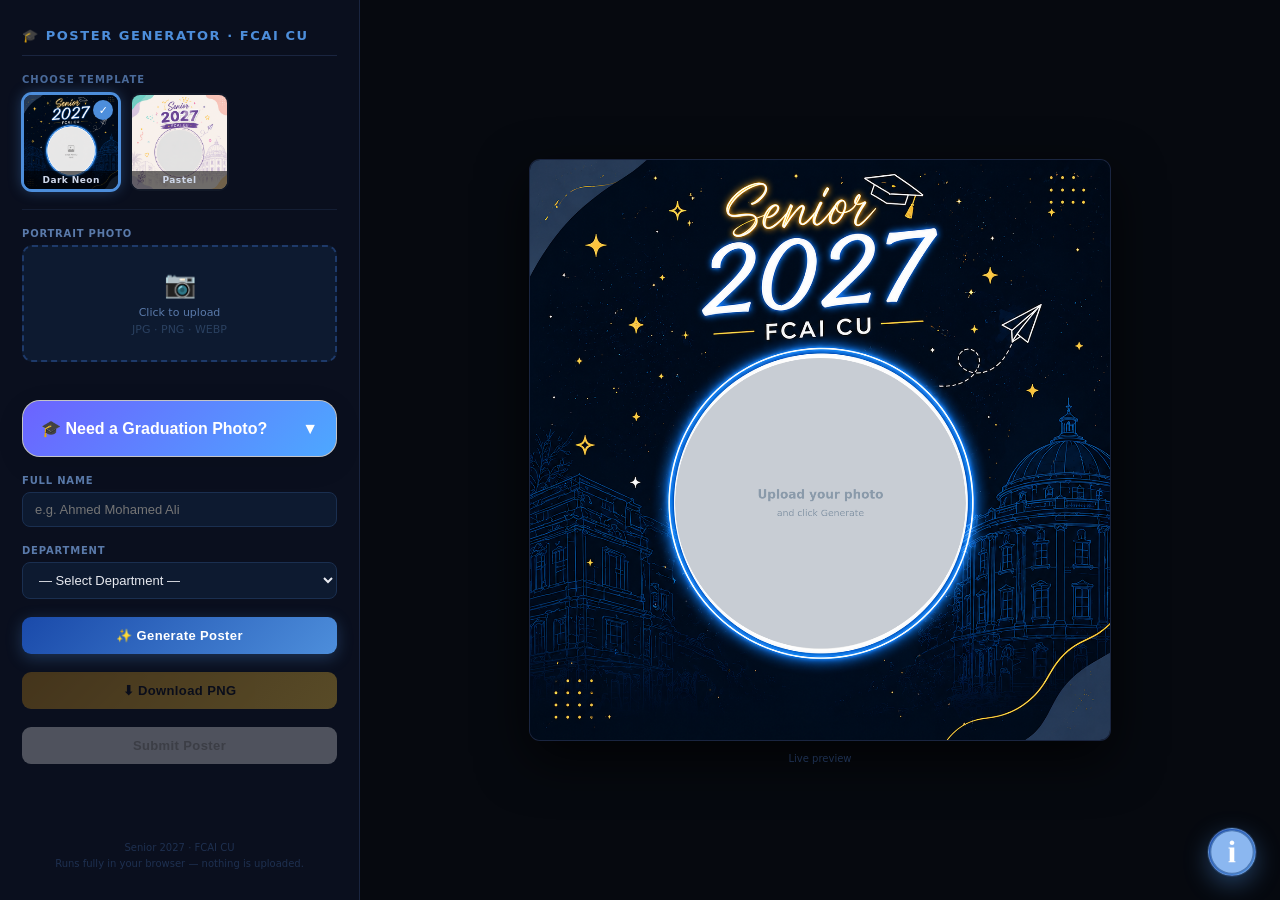
==== index.html @ 812d0037 "Add Icon" ====
<!DOCTYPE html>
<html lang="en">
<head>
<meta charset="UTF-8">
<meta name="viewport" content="width=device-width, initial-scale=1.0">
<title>Senior 2027 – FCAI CU Poster Generator</title>
<link href="styles/style.css" rel="stylesheet">
<link rel="shortcut icon" href="assets/icons/seniors.ico" type="image/x-icon">
</head>
<body>
<div class="app">

  <!-- Left Panel -->
  <aside class="panel">
    <div class="panel-title">🎓 Poster Generator · FCAI CU</div>

    <!-- Template selector -->
    <div>
      <div class="section-label">Choose Template</div>
      <div class="template-grid">
        <div class="tmpl-card active" data-tmpl="t1" onclick="selectTemplate('t1')">
          <img id="thumb-t1" src="" alt="Dark Neon">
          <span class="check">✓</span>
          <div class="tmpl-name">Dark Neon</div>
        </div>
        <div class="tmpl-card" data-tmpl="t3" onclick="selectTemplate('t3')">
          <img id="thumb-t3" src="" alt="Pastel">
          <span class="check">✓</span>
          <div class="tmpl-name">Pastel</div>
        </div>
      </div>
    </div>

    <hr>

    <!-- Photo Upload -->
    <div class="field-group">
      <label>Portrait Photo</label>
      <div class="upload-zone" onclick="document.getElementById('photoInput').click()">
        <input type="file" id="photoInput" accept="image/*">
        <div id="uploadContent">
          <span class="upload-icon">📷</span>
          <p>Click to upload<br><span style="color:#2a4060">JPG · PNG · WEBP</span></p>
        </div>
        <img id="photoThumb" class="photo-thumb" style="display:none" alt="Preview">
      </div>
    </div>

    <div class="graduation-help">
  <button class="help-header" onclick="togglePrompt()">
    <span>🎓 Need a Graduation Photo?</span>
    <span id="promptArrow">▼</span>
  </button>

  <div class="help-content" id="helpContent">
    <p>
      Want to turn your portrait into a professional graduation photo?
      Upload your image to ChatGPT Only and use this prompt (Not Gemini).
    </p>

    <div class="prompt-card">
      <pre id="promptText">Edit this photo and transform the person into a graduation portrait.

Requirements:
- Dress the person in a realistic graduation gown (robe) and graduation cap
- Keep the person’s face, hairstyle, facial features, and expression unchanged
- Make the outfit look natural and properly fitted to the body
- Add subtle realistic fabric folds and shadows
- Change the background to a pure clean white studio background
- Improve lighting to look soft and professional
- Enhance image quality and sharpness
- Maintain natural skin tone and realistic details
- Create a professional graduation photoshoot style portrait
- Square composition (1:1 aspect ratio), centered framing with balanced headroom and shoulders fully visible
- High resolution (at least 2048×2048), ultra-realistic
</pre>
    </div>

    <button class="copy-prompt-btn" onclick="copyPrompt()">
      📋 Copy Prompt
    </button>
  </div>
</div>

    <!-- Name -->
    <div class="field-group">
      <label>Full Name</label>
      <input type="text" id="nameInput" placeholder="e.g. Ahmed Mohamed Ali" maxlength="40">
    </div>

    <!-- Dept -->
    <div class="field-group">
      <label>Department</label>
      <select id="deptSelect">
        <option value="">— Select Department —</option>
        <option value="Computer Science">Computer Science</option>
        <option value="Artificial Intelligence">Artificial Intelligence</option>
        <option value="Information Systems">Information Systems</option>
        <option value="Information Technology">Information Technology</option>
        <option value="Decision Support">Decision Support</option>
      </select>
    </div>
    
    <button class="btn btn-primary" onclick="generatePoster()">✨ Generate Poster</button>
    <button class="btn btn-download" id="downloadBtn" disabled onclick="downloadPoster()">⬇ Download PNG</button>
<button class="btn" id="uploadBtn" onclick="submitPoster()" disabled>
    Submit Poster
</button>
    <div class="spacer"></div>
    <p class="footer-note">Senior 2027 · FCAI CU<br>Runs fully in your browser — nothing is uploaded.</p>
  </aside>

  <!-- Preview -->
  <main class="preview-area">
    <div class="poster-wrap">
      <canvas id="posterCanvas"></canvas>
      <span class="preview-hint">Live preview</span>
    </div>
  </main>

</div>

  <!-- Floating Info Button -->
  <button class="floating-info-btn" onclick="openInfoDrawer()" title="View Steps Instructions"><svg xmlns="http://www.w3.org/2000/svg" x="0px" y="0px" width="100" height="100" viewBox="0 0 40 40">
<path fill="#8bb7f0" d="M20,38.5C9.8,38.5,1.5,30.2,1.5,20S9.8,1.5,20,1.5S38.5,9.8,38.5,20S30.2,38.5,20,38.5z"></path><path fill="none" stroke="#4e7ab5" stroke-miterlimit="10" d="M20,38.5C9.8,38.5,1.5,30.2,1.5,20S9.8,1.5,20,1.5S38.5,9.8,38.5,20S30.2,38.5,20,38.5z"></path><path fill="#fff" d="M20,10c-1.1,0-2,0.9-2,2s0.9,2,2,2s2-0.9,2-2S21.1,10,20,10z"></path><path fill="#fff" d="M22,28V16h-5v1h1v11h-1v1h6v-1H22z"></path>
</svg></button>

  <!-- Step-by-Step Info Side Panel -->
  <div id="sidePanel" class="side-panel-overlay" onclick="closeInfoDrawerOnOverlay(event)">
    <div class="side-drawer">
      <button class="modal-close" onclick="closeInfoDrawer()">&times;</button>
      <h3 class="modal-title">✨ Poster Creation Steps</h3>
      
      <div class="steps-timeline">
        <div class="step-item">
          <div class="step-number">1</div>
          <div class="step-content">
            <h4 class="step-title">Get a Graduation Photo</h4>
            <p>If you don't have a professional graduation photo, copy the prompt below and use it with your portrait in ChatGPT to generate a realistic graduation photo with a white background:</p>
            <div class="drawer-prompt-card">
              <pre id="drawerPromptText">Edit this photo and transform the person into a graduation portrait.

Requirements:
- Dress the person in a realistic graduation gown (robe) and graduation cap
- Keep the person’s face, hairstyle, facial features, and expression unchanged
- Make the outfit look natural and properly fitted to the body
- Add subtle realistic fabric folds and shadows
- Change the background to a pure clean white studio background
- Improve lighting to look soft and professional
- Enhance image quality and sharpness
- Maintain natural skin tone and realistic details
- Create a professional graduation photoshoot style portrait
- Square composition (1:1 aspect ratio), centered framing with balanced headroom and shoulders fully visible
- High resolution (at least 2048×2048), ultra-realistic</pre>
            </div>
            <button class="drawer-copy-btn" onclick="copyDrawerPrompt()">📋 Copy Prompt</button>
          </div>
        </div>
        
        <div class="step-item">
          <div class="step-number">2</div>
          <div class="step-content">
            <h4 class="step-title">Select a Template</h4>
            <p>Choose your preferred design style from the template options (e.g., "Dark Neon" or "Pastel").</p>
          </div>
        </div>
        
        <div class="step-item">
          <div class="step-number">3</div>
          <div class="step-content">
            <h4 class="step-title">Upload & Enter Details</h4>
            <p>Upload your graduation photo, type your full name (up to 40 characters), and select your department.</p>
          </div>
        </div>
        
        <div class="step-item">
          <div class="step-number">4</div>
          <div class="step-content">
            <h4 class="step-title">Generate Poster</h4>
            <p>Click <b>"✨ Generate Poster"</b> to merge your photo, name, and department into the template canvas and see a live preview.</p>
          </div>
        </div>
        
        <div class="step-item">
          <div class="step-number">5</div>
          <div class="step-content">
            <h4 class="step-title">Save & Download</h4>
            <p>Click <b>"⬇ Download PNG"</b> to save the high-res poster locally, or click <b>"Submit Poster"</b> to upload and save it online.</p>
          </div>
        </div>
      </div>
    </div>
  </div>

  <!-- Toast Notification Container -->
  <div id="toastContainer" class="toast-container"></div>

<script src="scripts/main.js">
</script>
</body>
</html>
---- styles/style.css ----
* { margin: 0; padding: 0; box-sizing: border-box; }
  body {
    background: #0d0d14;
    color: #e8eaf0;
    font-family: 'Segoe UI', system-ui, sans-serif;
    min-height: 100vh;
    display: flex;
    align-items: stretch;
  }
  .app {
    display: grid;
    grid-template-columns: 360px 1fr;
    width: 100%;
    min-height: 100vh;
  }

  /* ── Left Panel ── */
  .panel {
    background: #0a0f1e;
    border-right: 1px solid #1a2540;
    padding: 28px 22px;
    display: flex;
    flex-direction: column;
    gap: 18px;
    overflow-y: auto;
  }
  .panel-title {
    font-size: 13px; font-weight: 700; letter-spacing: 0.12em;
    text-transform: uppercase; color: #4d8edb;
    padding-bottom: 12px; border-bottom: 1px solid #1a2540;
  }
  .section-label {
    font-size: 10px; font-weight: 700; letter-spacing: 0.1em;
    text-transform: uppercase; color: #4a6a9a; margin-bottom: 8px;
  }

  /* Template Picker */
  .template-grid {
    display: grid;
    grid-template-columns: repeat(3, 1fr);
    gap: 10px;
  }
  .tmpl-card {
    position: relative;
    border-radius: 10px;
    overflow: hidden;
    cursor: pointer;
    border: 2px solid transparent;
    transition: border-color 0.2s, transform 0.15s;
    aspect-ratio: 1;
    background: #111827;
  }
  .tmpl-card:hover { transform: scale(1.03); }
  .tmpl-card.active { border-color: #4d8edb; box-shadow: 0 0 0 1px #4d8edb, 0 0 14px rgba(77,142,219,0.4); }
  .tmpl-card img { width: 100%; height: 100%; object-fit: cover; display: block; }
  .tmpl-card .check {
    position: absolute; top: 5px; right: 5px;
    width: 20px; height: 20px; border-radius: 50%;
    background: #4d8edb; display: none;
    align-items: center; justify-content: center;
    font-size: 11px; font-weight: bold; color: #fff;
  }
  .tmpl-card.active .check { display: flex; }
  .tmpl-name {
    position: absolute; bottom: 0; left: 0; right: 0;
    padding: 4px 6px; font-size: 9px; font-weight: 600;
    text-align: center; letter-spacing: 0.05em;
    background: rgba(0,0,0,0.55); color: #cdd6e8;
  }

  /* Fields */
  .field-group { display: flex; flex-direction: column; gap: 6px; }
  .field-group label {
    font-size: 10px; font-weight: 700; letter-spacing: 0.08em;
    text-transform: uppercase; color: #5a7aaa;
  }
  .upload-zone {
    border: 2px dashed #1e3a6a; border-radius: 10px; padding: 22px 14px;
    text-align: center; cursor: pointer; transition: all 0.2s;
    background: #0d1a30;
  }
  .upload-zone:hover { border-color: #4d8edb; background: #0f2040; }
  .upload-zone input { display: none; }
  .upload-icon { font-size: 26px; display: block; margin-bottom: 6px; }
  .upload-zone p { font-size: 11px; color: #5a7aaa; line-height: 1.5; }
  .photo-thumb {
    width: 68px; height: 68px; border-radius: 50%;
    object-fit: cover; border: 2px solid #4d8edb;
    margin: 0 auto 6px; display: block;
  }
  input[type="text"], select {
    background: #0d1a30; border: 1px solid #1a2f50;
    border-radius: 8px; padding: 9px 12px;
    color: #e8eaf0; font-size: 13px; width: 100%;
    outline: none; transition: border-color 0.2s;
  }
  input[type="text"]:focus, select:focus {
    border-color: #4d8edb;
    box-shadow: 0 0 0 3px rgba(77,142,219,0.1);
  }
  select option { background: #0a0f1e; }
  .hint { font-size: 10px; color: #3a5a80; margin-top: -3px; }
  .btn {
    padding: 11px 18px; border-radius: 9px; border: none;
    font-size: 13px; font-weight: 600; cursor: pointer;
    transition: all 0.2s; width: 100%; letter-spacing: 0.03em;
  }
  .btn-primary {
    background: linear-gradient(135deg, #1a4aaa, #4d8edb);
    color: #fff; box-shadow: 0 4px 16px rgba(77,142,219,0.3);
  }
  .btn-primary:hover { transform: translateY(-1px); box-shadow: 0 6px 20px rgba(77,142,219,0.42); }
  .btn-download {
    background: linear-gradient(135deg, #b07a18, #eaba38);
    color: #0a0a14; box-shadow: 0 4px 16px rgba(234,186,56,0.22);
  }
  .btn-download:hover { transform: translateY(-1px); }
  .btn-download:disabled { opacity: 0.35; cursor: not-allowed; transform: none; box-shadow: none; }
  .spacer { flex: 1; }
  .footer-note { font-size: 10px; color: #1e3050; text-align: center; line-height: 1.6; }
  hr { border: none; border-top: 1px solid #141e34; }

  /* ── Preview ── */
  .preview-area {
    background: #06090f;
    display: flex; align-items: center; justify-content: center;
    padding: 28px; overflow: auto;
  }
  .poster-wrap {
    position: relative;
    width: min(580px, calc(100vw - 360px - 56px));
  }
  canvas {
    width: 100%; height: auto; border-radius: 10px;
    box-shadow: 0 0 0 1px #1a2540, 0 18px 52px rgba(0,0,0,0.75);
    display: block;
  }
  .preview-hint {
    position: absolute; bottom: -24px; left: 50%;
    transform: translateX(-50%); font-size: 10px;
    color: #1e3050; white-space: nowrap;
  }

  .graduation-help {
  margin-top: 20px;
  border-radius: 18px;
  overflow: hidden;
  backdrop-filter: blur(16px);
  background: rgba(255,255,255,0.65);
  border: 1px solid rgba(255,255,255,0.3);
  box-shadow: 0 8px 30px rgba(0,0,0,0.08);
}

.help-header {
  width: 100%;
  border: none;
  padding: 18px;
  cursor: pointer;
  display: flex;
  justify-content: space-between;
  align-items: center;
  font-size: 16px;
  font-weight: 700;
  background: linear-gradient(135deg,#6c63ff,#4da8ff);
  color: white;
}

.help-content {
  max-height: 0;
  overflow: hidden;
  transition: all 0.4s ease;
  padding: 0 18px;
}

.help-content.open {
  max-height: 600px;
  padding: 18px;
}

.help-content p {
  color: #2c3e50;
  line-height: 1.6;
}

.prompt-card {
  margin-top: 15px;
  background: #f7f9fc;
  border-radius: 14px;
  padding: 15px;
  max-height: 250px;
  overflow-y: auto;
  border: 1px solid #dfe8f3;
}

.prompt-card pre {
  margin: 0;
  white-space: pre-wrap;
  font-size: 13px;
  line-height: 1.6;
  color: #233;
}

.copy-prompt-btn {
  margin-top: 16px;
  width: 100%;
  padding: 14px;
  border: none;
  border-radius: 12px;
  cursor: pointer;
  font-weight: bold;
  background: linear-gradient(135deg,#6c63ff,#4da8ff);
  color: white;
  transition: 0.25s;
}

.copy-prompt-btn:hover {
  transform: translateY(-2px);
  box-shadow: 0 6px 18px rgba(108,99,255,0.3);
}

  @media (max-width: 860px) {
    .app { grid-template-columns: 1fr; }
    .panel { border-right: none; border-bottom: 1px solid #1a2540; }
    .preview-area { padding: 18px; }
    .poster-wrap { width: min(480px, calc(100vw - 36px)); }
  }

  /* ── Info Button & Modal & Toast CSS ── */
  /* Floating Info Button */
  .floating-info-btn {
    position: fixed;
    bottom: 24px;
    right: 24px;
    z-index: 1001;
    background: linear-gradient(135deg, #1a4aaa, #4d8edb);
    border: 1px solid rgba(255, 255, 255, 0.2);
    color: #fff;
    width: 48px;
    height: 48px;
    border-radius: 50%;
    display: flex;
    align-items: center;
    justify-content: center;
    font-size: 20px;
    cursor: pointer;
    box-shadow: 0 8px 24px rgba(77, 142, 219, 0.4), 0 0 0 1px rgba(77, 142, 219, 0.2);
    transition: all 0.3s cubic-bezier(0.175, 0.885, 0.32, 1.275);
    outline: none;
  }
  .floating-info-btn:hover {
    transform: scale(1.1) rotate(10deg);
    box-shadow: 0 12px 30px rgba(77, 142, 219, 0.6), 0 0 15px rgba(77, 142, 219, 0.4);
  }
  .floating-info-btn:active {
    transform: scale(0.95);
  }

  /* Side Drawer Panel */
  .side-panel-overlay {
    position: fixed;
    top: 0; left: 0; right: 0; bottom: 0;
    background: rgba(8, 10, 18, 0.6);
    backdrop-filter: blur(8px);
    z-index: 1500;
    opacity: 0;
    pointer-events: none;
    transition: opacity 0.3s ease;
  }
  .side-panel-overlay.open {
    opacity: 1;
    pointer-events: auto;
  }
  .side-drawer {
    position: fixed;
    top: 0;
    right: 0;
    height: 100vh;
    width: min(440px, 92vw);
    background: radial-gradient(circle at top left, #12192a, #0b0f19);
    border-left: 1px solid rgba(77, 142, 219, 0.2);
    box-shadow: -10px 0 40px rgba(0, 0, 0, 0.6);
    z-index: 1501;
    transform: translateX(100%);
    transition: transform 0.35s cubic-bezier(0.16, 1, 0.3, 1);
    display: flex;
    flex-direction: column;
    padding: 30px;
  }
  .side-panel-overlay.open .side-drawer {
    transform: translateX(0);
  }
  .modal-close {
    position: absolute;
    top: 18px;
    right: 18px;
    background: none;
    border: none;
    color: #5a7aaa;
    font-size: 26px;
    cursor: pointer;
    line-height: 1;
    width: 32px;
    height: 32px;
    display: flex;
    align-items: center;
    justify-content: center;
    border-radius: 50%;
    transition: all 0.2s;
  }
  .modal-close:hover {
    color: #e8eaf0;
    background: rgba(255, 255, 255, 0.08);
  }
  .modal-title {
    font-size: 20px;
    font-weight: 700;
    color: #e8eaf0;
    margin-top: 10px;
    margin-bottom: 24px;
    letter-spacing: 0.03em;
    background: linear-gradient(90deg, #4d8edb, #93c5fd);
    -webkit-background-clip: text;
    -webkit-text-fill-color: transparent;
  }

  /* Inner Prompt Card & Copy Button */
  .drawer-prompt-card {
    margin-top: 10px;
    background: #090d16;
    border: 1px solid rgba(77, 142, 219, 0.15);
    border-radius: 8px;
    padding: 12px;
    max-height: 140px;
    overflow-y: auto;
  }
  .drawer-prompt-card pre {
    margin: 0;
    white-space: pre-wrap;
    font-family: monospace;
    font-size: 11px;
    line-height: 1.4;
    color: #a3b3cc;
  }
  .drawer-prompt-card::-webkit-scrollbar {
    width: 4px;
  }
  .drawer-prompt-card::-webkit-scrollbar-thumb {
    background: #1a2f50;
    border-radius: 2px;
  }
  .drawer-copy-btn {
    margin-top: 10px;
    background: linear-gradient(135deg, #1a4aaa, #4d8edb);
    color: #fff;
    border: none;
    border-radius: 6px;
    padding: 8px 14px;
    font-size: 11px;
    font-weight: 600;
    cursor: pointer;
    transition: all 0.2s;
    width: fit-content;
  }
  .drawer-copy-btn:hover {
    box-shadow: 0 4px 12px rgba(77, 142, 219, 0.3);
    transform: translateY(-1px);
  }

  /* Steps Timeline */
  .steps-timeline {
    display: flex;
    flex-direction: column;
    gap: 20px;
    flex-grow: 1;
    overflow-y: auto;
    padding-right: 6px;
  }
  .steps-timeline::-webkit-scrollbar {
    width: 6px;
  }
  .steps-timeline::-webkit-scrollbar-thumb {
    background: #1a2f50;
    border-radius: 3px;
  }
  .step-item {
    display: flex;
    gap: 16px;
    align-items: flex-start;
  }
  .step-number {
    background: linear-gradient(135deg, #1a4aaa, #4d8edb);
    color: #fff;
    width: 28px;
    height: 28px;
    border-radius: 50%;
    display: flex;
    align-items: center;
    justify-content: center;
    font-size: 13px;
    font-weight: 700;
    flex-shrink: 0;
    box-shadow: 0 4px 10px rgba(77, 142, 219, 0.3);
  }
  .step-content {
    display: flex;
    flex-direction: column;
    gap: 4px;
  }
  .step-title {
    font-size: 14px;
    font-weight: 600;
    color: #93c5fd;
  }
  .step-content p {
    font-size: 12px;
    color: #a3b3cc;
    line-height: 1.5;
  }

  /* Toast Notification */
  .toast-container {
    position: fixed;
    top: 24px;
    right: 24px;
    z-index: 2000;
    display: flex;
    flex-direction: column;
    gap: 12px;
    pointer-events: none;
  }
  .toast {
    background: rgba(10, 15, 30, 0.95);
    border: 1px solid rgba(16, 185, 129, 0.3);
    border-left: 4px solid #10b981;
    border-radius: 12px;
    box-shadow: 0 20px 40px rgba(0, 0, 0, 0.5), 0 0 15px rgba(16, 185, 129, 0.1);
    padding: 16px 20px;
    color: #e2e8f0;
    font-size: 13px;
    font-weight: 500;
    min-width: 320px;
    max-width: 420px;
    display: flex;
    align-items: center;
    gap: 14px;
    transform: translateX(120%);
    transition: transform 0.35s cubic-bezier(0.175, 0.885, 0.32, 1.275), opacity 0.35s ease;
    opacity: 0;
    pointer-events: auto;
    position: relative;
    overflow: hidden;
  }
  .toast.show {
    transform: translateX(0);
    opacity: 1;
  }
  .toast.error {
    border-color: rgba(239, 68, 68, 0.3);
    border-left-color: #ef4444;
  }
  .toast-icon {
    width: 22px;
    height: 22px;
    border-radius: 50%;
    background: rgba(16, 185, 129, 0.15);
    color: #10b981;
    display: flex;
    align-items: center;
    justify-content: center;
    font-size: 12px;
    font-weight: bold;
    flex-shrink: 0;
  }
  .toast.error .toast-icon {
    background: rgba(239, 68, 68, 0.15);
    color: #ef4444;
  }
  .toast-content {
    flex-grow: 1;
    line-height: 1.4;
  }
  .toast-progress {
    position: absolute;
    bottom: 0;
    left: 0;
    height: 3px;
    background: #10b981;
    width: 100%;
    animation: toast-timer 4s linear forwards;
    transform-origin: left;
  }
  .toast.error .toast-progress {
    background: #ef4444;
  }

  @keyframes toast-timer {
    to {
      transform: scaleX(0);
    }
  }

  /* Error validation states on fields */
  .upload-zone.error, input[type="text"].error, select.error {
    border-color: #ef4444 !important;
    box-shadow: 0 0 0 3px rgba(239, 68, 68, 0.25) !important;
    animation: shake-field 0.4s ease-in-out;
  }

  @keyframes shake-field {
    0%, 100% { transform: translateX(0); }
    20%, 60% { transform: translateX(-6px); }
    40%, 80% { transform: translateX(6px); }
  }
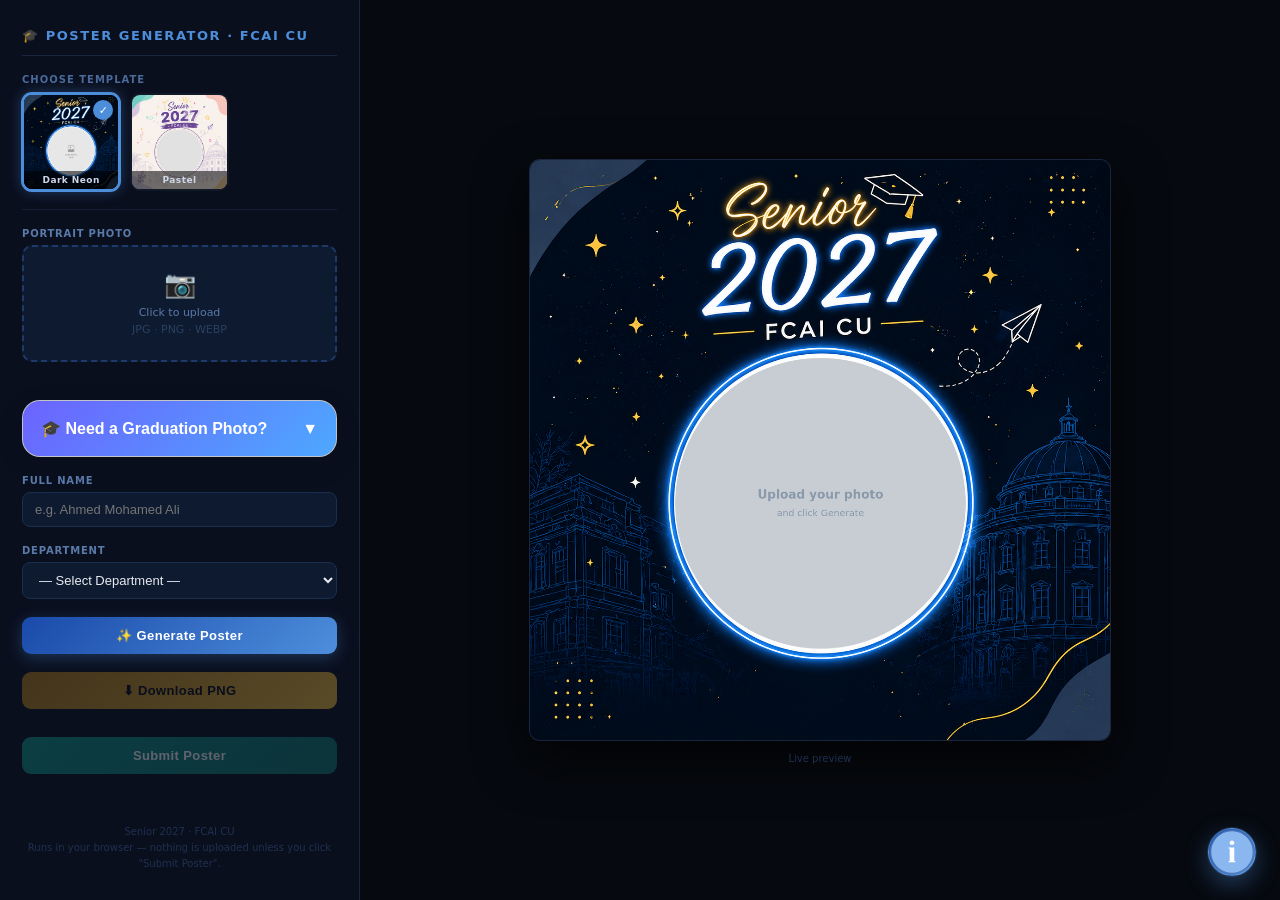
==== commit ea21188f: "Modify Icon , Add Google Drive toggle when save" ====
--- a/index.html
+++ b/index.html
@@ -106,8 +106,11 @@
 <button class="btn" id="uploadBtn" onclick="submitPoster()" disabled>
     Submit Poster
 </button>
+    <div id="driveLinkContainer" class="drive-link-container" style="display: none;">
+        <a id="driveLink" href="#" target="_blank">🌐 View Submitted Poster on Drive ↗</a>
+    </div>
     <div class="spacer"></div>
-    <p class="footer-note">Senior 2027 · FCAI CU<br>Runs fully in your browser — nothing is uploaded.</p>
+    <p class="footer-note">Senior 2027 · FCAI CU<br>Runs in your browser — nothing is uploaded unless you click "Submit Poster".</p>
   </aside>
 
   <!-- Preview -->
@@ -185,7 +188,15 @@
           <div class="step-number">5</div>
           <div class="step-content">
             <h4 class="step-title">Save & Download</h4>
-            <p>Click <b>"⬇ Download PNG"</b> to save the high-res poster locally, or click <b>"Submit Poster"</b> to upload and save it online.</p>
+            <p>Click <b>"⬇ Download PNG"</b> to save the high-res poster locally on your device.</p>
+          </div>
+        </div>
+        
+        <div class="step-item">
+          <div class="step-number">6</div>
+          <div class="step-content">
+            <h4 class="step-title">Submit Poster (Essential!)</h4>
+            <p>Click <b>"Submit Poster"</b> to upload and save your poster online. <b>This step is essential</b> to make sure your poster is registered in the graduation database/list.</p>
           </div>
         </div>
       </div>
--- a/styles/style.css
+++ b/styles/style.css
@@ -510,4 +510,74 @@
     0%, 100% { transform: translateX(0); }
     20%, 60% { transform: translateX(-6px); }
     40%, 80% { transform: translateX(6px); }
+  }
+
+  /* Submit Poster button custom styling */
+  #uploadBtn {
+    background: linear-gradient(135deg, #0d9488, #0f766e);
+    color: #fff;
+    box-shadow: 0 4px 16px rgba(13, 148, 136, 0.25);
+    margin-top: 10px;
+  }
+  #uploadBtn:hover:not(:disabled) {
+    transform: translateY(-1px);
+    box-shadow: 0 6px 20px rgba(13, 148, 136, 0.38);
+  }
+  #uploadBtn:disabled {
+    opacity: 0.35;
+    cursor: not-allowed;
+    transform: none;
+    box-shadow: none;
+  }
+  #uploadBtn.success-state {
+    background: linear-gradient(135deg, #059669, #047857) !important;
+    box-shadow: 0 4px 16px rgba(5, 150, 105, 0.3) !important;
+  }
+
+  /* Spinner for loading state */
+  .spinner {
+    display: inline-block;
+    width: 14px;
+    height: 14px;
+    border: 2px solid rgba(255, 255, 255, 0.3);
+    border-radius: 50%;
+    border-top-color: #fff;
+    animation: spin 0.8s linear infinite;
+    margin-right: 8px;
+    vertical-align: middle;
+  }
+
+  @keyframes spin {
+    to { transform: rotate(360deg); }
+  }
+
+  /* Drive Link Container styling */
+  .drive-link-container {
+    margin-top: 12px;
+    padding: 10px 14px;
+    background: rgba(13, 148, 136, 0.1);
+    border: 1px dashed rgba(13, 148, 136, 0.35);
+    border-radius: 8px;
+    text-align: center;
+    animation: fadeIn 0.3s ease-in-out;
+  }
+  .drive-link-container a {
+    color: #14b8a6;
+    font-size: 12px;
+    font-weight: 600;
+    text-decoration: none;
+    display: inline-flex;
+    align-items: center;
+    justify-content: center;
+    gap: 6px;
+    transition: all 0.2s;
+  }
+  .drive-link-container a:hover {
+    color: #2dd4bf;
+    text-shadow: 0 0 8px rgba(45, 212, 191, 0.3);
+  }
+
+  @keyframes fadeIn {
+    from { opacity: 0; transform: translateY(-5px); }
+    to { opacity: 1; transform: translateY(0); }
   }
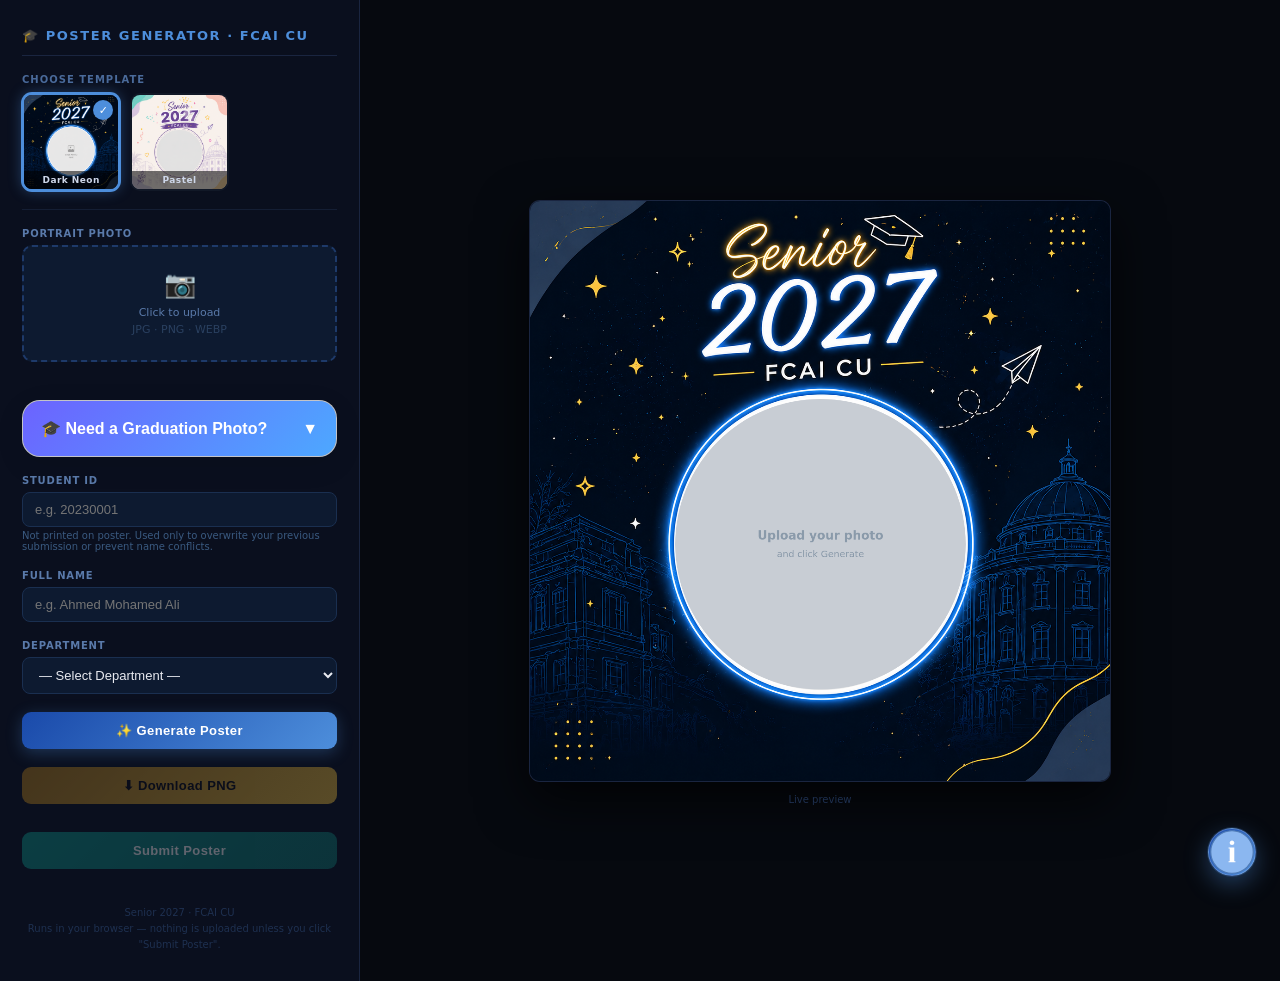
==== commit 69096a2d: "Make Website compatable with name duplication" ====
--- a/index.html
+++ b/index.html
@@ -81,6 +81,13 @@
     </button>
   </div>
 </div>
+
+    <!-- Student ID -->
+    <div class="field-group">
+      <label>Student ID</label>
+      <input type="text" id="idInput" placeholder="e.g. 20230001" maxlength="15">
+      <span class="hint">Not printed on poster. Used only to overwrite your previous submission or prevent name conflicts.</span>
+    </div>
 
     <!-- Name -->
     <div class="field-group">
@@ -172,7 +179,7 @@
           <div class="step-number">3</div>
           <div class="step-content">
             <h4 class="step-title">Upload & Enter Details</h4>
-            <p>Upload your graduation photo, type your full name (up to 40 characters), and select your department.</p>
+            <p>Upload your graduation photo, type your Student ID, full name (up to 40 characters), and select your department.</p>
           </div>
         </div>
         
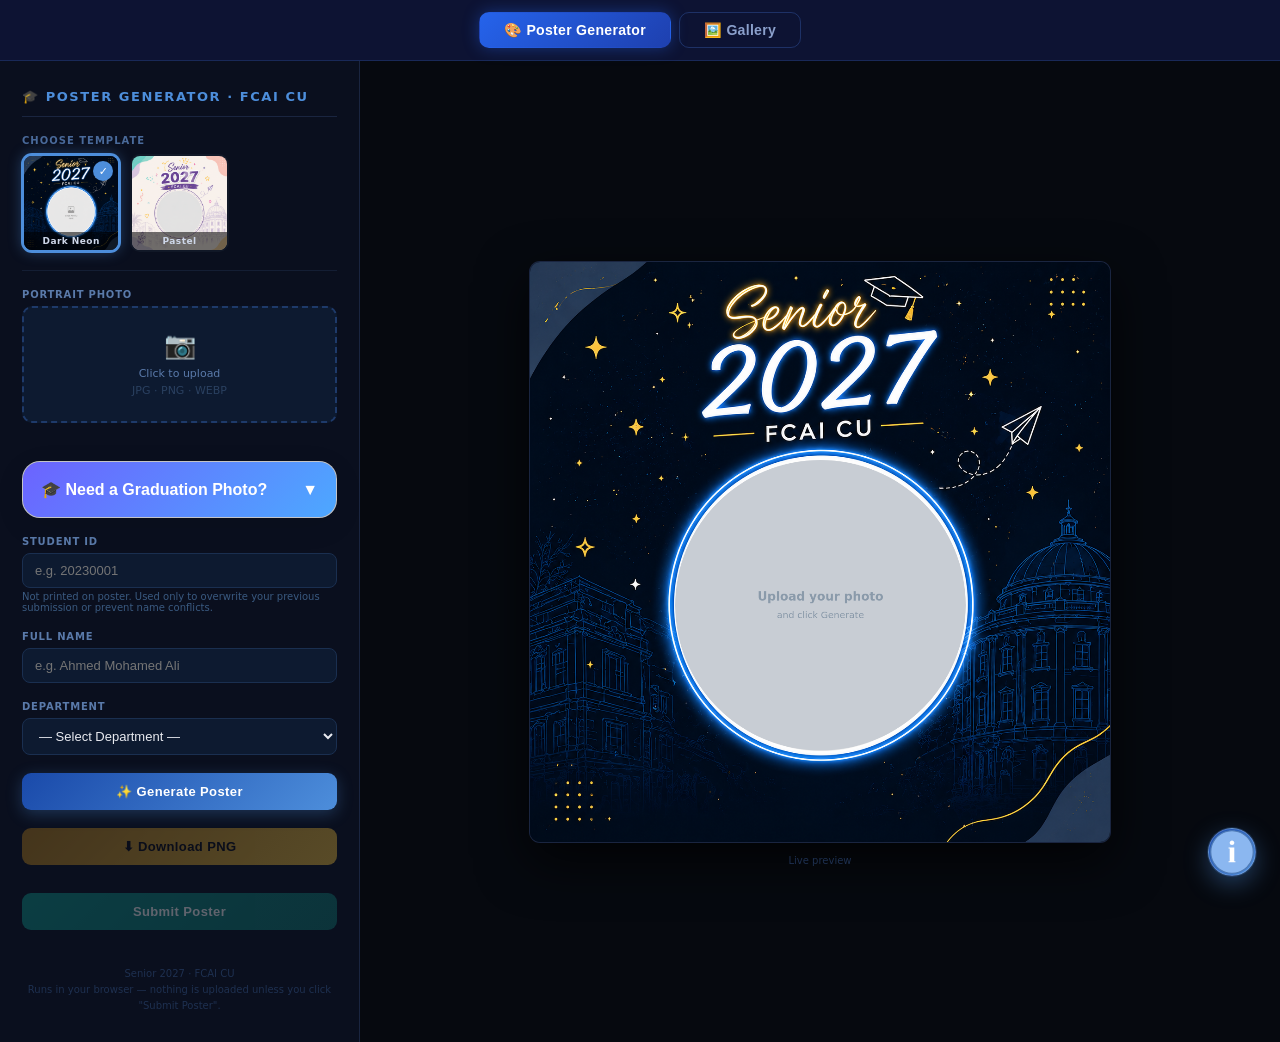
==== commit a7f424cf: "Enhance gallery functionality and UI: add gallery.js, implement tab switching, and improve styles fo" ====
--- a/index.html
+++ b/index.html
@@ -8,9 +8,16 @@
 <link rel="shortcut icon" href="assets/icons/seniors.ico" type="image/x-icon">
 </head>
 <body>
-<div class="app">
-
-  <!-- Left Panel -->
+
+<!-- ═══ TOP TABS ═══ -->
+<div class="top-tabs">
+  <button class="top-tab active" data-tab="generator" onclick="switchTab('generator')">🎨 Poster Generator</button>
+  <button class="top-tab"        data-tab="gallery"   onclick="switchTab('gallery')">🖼️ Gallery</button>
+</div>
+
+<!-- ═══ GENERATOR TAB ═══ -->
+<div class="app tab-panel" id="tab-generator">
+
   <aside class="panel">
     <div class="panel-title">🎓 Poster Generator · FCAI CU</div>
 
@@ -47,23 +54,19 @@
     </div>
 
     <div class="graduation-help">
-  <button class="help-header" onclick="togglePrompt()">
-    <span>🎓 Need a Graduation Photo?</span>
-    <span id="promptArrow">▼</span>
-  </button>
-
-  <div class="help-content" id="helpContent">
-    <p>
-      Want to turn your portrait into a professional graduation photo?
-      Upload your image to ChatGPT Only and use this prompt (Not Gemini).
-    </p>
-
-    <div class="prompt-card">
-      <pre id="promptText">Edit this photo and transform the person into a graduation portrait.
+      <button class="help-header" onclick="togglePrompt()">
+        <span>🎓 Need a Graduation Photo?</span>
+        <span id="promptArrow">▼</span>
+      </button>
+      <div class="help-content" id="helpContent">
+        <p>Want to turn your portrait into a professional graduation photo?
+           Upload your image to ChatGPT Only and use this prompt (Not Gemini).</p>
+        <div class="prompt-card">
+          <pre id="promptText">Edit this photo and transform the person into a graduation portrait.
 
 Requirements:
 - Dress the person in a realistic graduation gown (robe) and graduation cap
-- Keep the person’s face, hairstyle, facial features, and expression unchanged
+- Keep the person's face, hairstyle, facial features, and expression unchanged
 - Make the outfit look natural and properly fitted to the body
 - Add subtle realistic fabric folds and shadows
 - Change the background to a pure clean white studio background
@@ -74,13 +77,10 @@
 - Square composition (1:1 aspect ratio), centered framing with balanced headroom and shoulders fully visible
 - High resolution (at least 2048×2048), ultra-realistic
 </pre>
-    </div>
-
-    <button class="copy-prompt-btn" onclick="copyPrompt()">
-      📋 Copy Prompt
-    </button>
-  </div>
-</div>
+        </div>
+        <button class="copy-prompt-btn" onclick="copyPrompt()">📋 Copy Prompt</button>
+      </div>
+    </div>
 
     <!-- Student ID -->
     <div class="field-group">
@@ -107,20 +107,18 @@
         <option value="Decision Support">Decision Support</option>
       </select>
     </div>
-    
+
     <button class="btn btn-primary" onclick="generatePoster()">✨ Generate Poster</button>
     <button class="btn btn-download" id="downloadBtn" disabled onclick="downloadPoster()">⬇ Download PNG</button>
-<button class="btn" id="uploadBtn" onclick="submitPoster()" disabled>
-    Submit Poster
-</button>
-    <div id="driveLinkContainer" class="drive-link-container" style="display: none;">
-        <a id="driveLink" href="#" target="_blank">🌐 View Submitted Poster on Drive ↗</a>
+    <button class="btn" id="uploadBtn" onclick="submitPoster()" disabled>Submit Poster</button>
+
+    <div id="driveLinkContainer" class="drive-link-container" style="display:none;">
+      <a id="driveLink" href="#" target="_blank">🌐 View Submitted Poster on Drive ↗</a>
     </div>
     <div class="spacer"></div>
     <p class="footer-note">Senior 2027 · FCAI CU<br>Runs in your browser — nothing is uploaded unless you click "Submit Poster".</p>
   </aside>
 
-  <!-- Preview -->
   <main class="preview-area">
     <div class="poster-wrap">
       <canvas id="posterCanvas"></canvas>
@@ -128,31 +126,61 @@
     </div>
   </main>
 
-</div>
-
-  <!-- Floating Info Button -->
-  <button class="floating-info-btn" onclick="openInfoDrawer()" title="View Steps Instructions"><svg xmlns="http://www.w3.org/2000/svg" x="0px" y="0px" width="100" height="100" viewBox="0 0 40 40">
-<path fill="#8bb7f0" d="M20,38.5C9.8,38.5,1.5,30.2,1.5,20S9.8,1.5,20,1.5S38.5,9.8,38.5,20S30.2,38.5,20,38.5z"></path><path fill="none" stroke="#4e7ab5" stroke-miterlimit="10" d="M20,38.5C9.8,38.5,1.5,30.2,1.5,20S9.8,1.5,20,1.5S38.5,9.8,38.5,20S30.2,38.5,20,38.5z"></path><path fill="#fff" d="M20,10c-1.1,0-2,0.9-2,2s0.9,2,2,2s2-0.9,2-2S21.1,10,20,10z"></path><path fill="#fff" d="M22,28V16h-5v1h1v11h-1v1h6v-1H22z"></path>
-</svg></button>
-
-  <!-- Step-by-Step Info Side Panel -->
-  <div id="sidePanel" class="side-panel-overlay" onclick="closeInfoDrawerOnOverlay(event)">
-    <div class="side-drawer">
-      <button class="modal-close" onclick="closeInfoDrawer()">&times;</button>
-      <h3 class="modal-title">✨ Poster Creation Steps</h3>
-      
-      <div class="steps-timeline">
-        <div class="step-item">
-          <div class="step-number">1</div>
-          <div class="step-content">
-            <h4 class="step-title">Get a Graduation Photo</h4>
-            <p>If you don't have a professional graduation photo, copy the prompt below and use it with your portrait in ChatGPT to generate a realistic graduation photo with a white background:</p>
-            <div class="drawer-prompt-card">
-              <pre id="drawerPromptText">Edit this photo and transform the person into a graduation portrait.
+</div><!-- /tab-generator -->
+
+<!-- ═══ GALLERY TAB ═══ -->
+<div class="tab-panel gallery-page" id="tab-gallery" style="display:none;">
+
+  <div class="gallery-header">
+    <h2>🖼️ Senior 2027 Gallery</h2>
+    <p>All submitted graduation posters, grouped by department.</p>
+    <div class="gallery-controls">
+      <input  type="text" id="gallerySearch"     class="gallery-search"  placeholder="🔍 Search by name…" oninput="renderGallery()">
+      <select id="galleryDeptFilter" class="gallery-filter" onchange="renderGallery()">
+        <option value="">All Departments</option>
+        <option value="Computer Science">Computer Science</option>
+        <option value="Artificial Intelligence">Artificial Intelligence</option>
+        <option value="Information Systems">Information Systems</option>
+        <option value="Information Technology">Information Technology</option>
+        <option value="Decision Support">Decision Support</option>
+      </select>
+      <button class="btn-refresh" onclick="loadGallery(true)">🔄 Refresh</button>
+    </div>
+  </div>
+
+  <div id="galleryStatus" class="gallery-status">Loading posters…</div>
+  <div id="galleryContent" class="gallery-content"></div>
+
+</div><!-- /tab-gallery -->
+
+<!-- ═══ FLOATING INFO BUTTON ═══ -->
+<button class="floating-info-btn" onclick="openInfoDrawer()" title="View Steps Instructions">
+  <svg xmlns="http://www.w3.org/2000/svg" width="100" height="100" viewBox="0 0 40 40">
+    <path fill="#8bb7f0" d="M20,38.5C9.8,38.5,1.5,30.2,1.5,20S9.8,1.5,20,1.5S38.5,9.8,38.5,20S30.2,38.5,20,38.5z"/>
+    <path fill="none" stroke="#4e7ab5" stroke-miterlimit="10" d="M20,38.5C9.8,38.5,1.5,30.2,1.5,20S9.8,1.5,20,1.5S38.5,9.8,38.5,20S30.2,38.5,20,38.5z"/>
+    <path fill="#fff" d="M20,10c-1.1,0-2,0.9-2,2s0.9,2,2,2s2-0.9,2-2S21.1,10,20,10z"/>
+    <path fill="#fff" d="M22,28V16h-5v1h1v11h-1v1h6v-1H22z"/>
+  </svg>
+</button>
+
+<!-- ═══ SIDE DRAWER ═══ -->
+<div id="sidePanel" class="side-panel-overlay" onclick="closeInfoDrawerOnOverlay(event)">
+  <div class="side-drawer">
+    <button class="modal-close" onclick="closeInfoDrawer()">&times;</button>
+    <h3 class="modal-title">✨ Poster Creation Steps</h3>
+    <div class="steps-timeline">
+
+      <div class="step-item">
+        <div class="step-number">1</div>
+        <div class="step-content">
+          <h4 class="step-title">Get a Graduation Photo</h4>
+          <p>If you don't have a professional graduation photo, copy the prompt below and use it with your portrait in ChatGPT to generate a realistic graduation photo with a white background:</p>
+          <div class="drawer-prompt-card">
+            <pre id="drawerPromptText">Edit this photo and transform the person into a graduation portrait.
 
 Requirements:
 - Dress the person in a realistic graduation gown (robe) and graduation cap
-- Keep the person’s face, hairstyle, facial features, and expression unchanged
+- Keep the person's face, hairstyle, facial features, and expression unchanged
 - Make the outfit look natural and properly fitted to the body
 - Add subtle realistic fabric folds and shadows
 - Change the background to a pure clean white studio background
@@ -162,58 +190,67 @@
 - Create a professional graduation photoshoot style portrait
 - Square composition (1:1 aspect ratio), centered framing with balanced headroom and shoulders fully visible
 - High resolution (at least 2048×2048), ultra-realistic</pre>
-            </div>
-            <button class="drawer-copy-btn" onclick="copyDrawerPrompt()">📋 Copy Prompt</button>
           </div>
-        </div>
-        
-        <div class="step-item">
-          <div class="step-number">2</div>
-          <div class="step-content">
-            <h4 class="step-title">Select a Template</h4>
-            <p>Choose your preferred design style from the template options (e.g., "Dark Neon" or "Pastel").</p>
-          </div>
-        </div>
-        
-        <div class="step-item">
-          <div class="step-number">3</div>
-          <div class="step-content">
-            <h4 class="step-title">Upload & Enter Details</h4>
-            <p>Upload your graduation photo, type your Student ID, full name (up to 40 characters), and select your department.</p>
-          </div>
-        </div>
-        
-        <div class="step-item">
-          <div class="step-number">4</div>
-          <div class="step-content">
-            <h4 class="step-title">Generate Poster</h4>
-            <p>Click <b>"✨ Generate Poster"</b> to merge your photo, name, and department into the template canvas and see a live preview.</p>
-          </div>
-        </div>
-        
-        <div class="step-item">
-          <div class="step-number">5</div>
-          <div class="step-content">
-            <h4 class="step-title">Save & Download</h4>
-            <p>Click <b>"⬇ Download PNG"</b> to save the high-res poster locally on your device.</p>
-          </div>
-        </div>
-        
-        <div class="step-item">
-          <div class="step-number">6</div>
-          <div class="step-content">
-            <h4 class="step-title">Submit Poster (Essential!)</h4>
-            <p>Click <b>"Submit Poster"</b> to upload and save your poster online. <b>This step is essential</b> to make sure your poster is registered in the graduation database/list.</p>
-          </div>
-        </div>
-      </div>
+          <button class="drawer-copy-btn" onclick="copyDrawerPrompt()">📋 Copy Prompt</button>
+        </div>
+      </div>
+
+      <div class="step-item">
+        <div class="step-number">2</div>
+        <div class="step-content">
+          <h4 class="step-title">Select a Template</h4>
+          <p>Choose your preferred design style from the template options.</p>
+        </div>
+      </div>
+
+      <div class="step-item">
+        <div class="step-number">3</div>
+        <div class="step-content">
+          <h4 class="step-title">Upload & Enter Details</h4>
+          <p>Upload your graduation photo, type your Student ID, full name, and select your department.</p>
+        </div>
+      </div>
+
+      <div class="step-item">
+        <div class="step-number">4</div>
+        <div class="step-content">
+          <h4 class="step-title">Generate Poster</h4>
+          <p>Click <b>"✨ Generate Poster"</b> to merge everything into the canvas.</p>
+        </div>
+      </div>
+
+      <div class="step-item">
+        <div class="step-number">5</div>
+        <div class="step-content">
+          <h4 class="step-title">Save & Download</h4>
+          <p>Click <b>"⬇ Download PNG"</b> to save the high-res poster on your device.</p>
+        </div>
+      </div>
+
+      <div class="step-item">
+        <div class="step-number">6</div>
+        <div class="step-content">
+          <h4 class="step-title">Submit Poster (Essential!)</h4>
+          <p>Click <b>"Submit Poster"</b> to register your poster in the graduation database.</p>
+        </div>
+      </div>
+
+      <div class="step-item">
+        <div class="step-number">7</div>
+        <div class="step-content">
+          <h4 class="step-title">Browse the Gallery</h4>
+          <p>Switch to the <b>"🖼️ Gallery"</b> tab at the top to see everyone's submitted posters, grouped by department.</p>
+        </div>
+      </div>
+
     </div>
   </div>
-
-  <!-- Toast Notification Container -->
-  <div id="toastContainer" class="toast-container"></div>
-
-<script src="scripts/main.js">
-</script>
+</div>
+
+<!-- ═══ TOAST ═══ -->
+<div id="toastContainer" class="toast-container"></div>
+
+<script src="scripts/main.js"></script>
+<script src="scripts/gallery.js"></script>
 </body>
 </html>
--- a/styles/style.css
+++ b/styles/style.css
@@ -5,7 +5,9 @@
     font-family: 'Segoe UI', system-ui, sans-serif;
     min-height: 100vh;
     display: flex;
-    align-items: stretch;
+    flex-direction: column;
+    margin: 0;
+    padding: 0;
   }
   .app {
     display: grid;
@@ -13,6 +15,15 @@
     width: 100%;
     min-height: 100vh;
   }
+.top-tabs {
+  order: -1;
+  width: 100%;
+}
+
+.app,
+.gallery-page {
+  flex: 1;
+}
 
   /* ── Left Panel ── */
   .panel {
@@ -577,6 +588,283 @@
     text-shadow: 0 0 8px rgba(45, 212, 191, 0.3);
   }
 
+  /* =============================================================
+   style-additions.css  –  Append to the END of styles/style.css
+   ============================================================= */
+
+/* ── Top Tabs ── */
+.top-tabs {
+  display: flex;
+  gap: 8px;
+  padding: 12px 24px;
+  background: #0d1333;
+  border-bottom: 1px solid rgba(80,140,255,0.18);
+  justify-content: center;
+  position: sticky;
+  top: 0;
+  z-index: 100;
+}
+
+.top-tab {
+  background: transparent;
+  border: 1px solid rgba(80,140,255,0.25);
+  color: #8ba0cc;
+  padding: 9px 24px;
+  border-radius: 10px;
+  font-size: 0.88rem;
+  font-weight: 700;
+  letter-spacing: 0.02em;
+  cursor: pointer;
+  transition: all 0.18s;
+}
+.top-tab:hover { border-color: rgba(80,180,255,0.55); color: #cfe0ff; }
+.top-tab.active {
+  background: linear-gradient(135deg, #2563eb, #1e40af);
+  border-color: transparent;
+  color: #fff;
+  box-shadow: 0 0 16px rgba(37,99,235,0.4);
+}
+
+.tab-panel { width: 100%; }
+
+/* ── Gallery Page Layout ── */
+.gallery-page {
+  max-width: 1200px;
+  margin: 0 auto;
+  padding: 32px 24px 64px;
+}
+
+.gallery-header { text-align: center; margin-bottom: 28px; }
+.gallery-header h2 {
+  font-size: 1.55rem;
+  color: #ffd966;
+  text-shadow: 0 0 14px rgba(255,210,80,0.4);
+  margin-bottom: 6px;
+}
+.gallery-header > p { font-size: 0.84rem; color: #8ba0cc; }
+
+/* ── Controls (search / filter / refresh) ── */
+.gallery-controls {
+  display: flex;
+  gap: 10px;
+  justify-content: center;
+  flex-wrap: wrap;
+  margin-top: 18px;
+}
+
+.gallery-search,
+.gallery-filter {
+  background: #0c1224;
+  border: 1px solid rgba(80,140,255,0.28);
+  border-radius: 8px;
+  color: #e8eaf6;
+  font-size: 0.85rem;
+  padding: 9px 14px;
+  outline: none;
+  min-width: 200px;
+  transition: border-color 0.18s;
+}
+.gallery-search:focus,
+.gallery-filter:focus { border-color: #4d9fff; }
+.gallery-filter option { background: #0c1224; }
+
+.btn-refresh {
+  padding: 9px 18px;
+  background: rgba(80,140,255,0.10);
+  border: 1px solid rgba(80,140,255,0.30);
+  color: #cfe0ff;
+  border-radius: 8px;
+  font-size: 0.85rem;
+  font-weight: 600;
+  cursor: pointer;
+  transition: background 0.15s;
+  white-space: nowrap;
+}
+.btn-refresh:hover { background: rgba(80,140,255,0.22); }
+
+/* ── Status ── */
+.gallery-status {
+  text-align: center;
+  color: #6a84c0;
+  font-size: 0.85rem;
+  padding: 24px 0;
+}
+.gallery-status.error  { color: #ff7b7b; }
+.gallery-status.hidden { display: none; }
+
+/* ── Department Section ── */
+.dept-section { margin-bottom: 40px; }
+
+.dept-section-header {
+  display: flex;
+  align-items: center;
+  gap: 12px;
+  margin-bottom: 16px;
+  padding-bottom: 10px;
+  border-bottom: 1px solid rgba(80,140,255,0.16);
+}
+.dept-section-header h3 {
+  font-size: 1.05rem;
+  color: #ffffff;
+  letter-spacing: 0.03em;
+}
+.dept-count {
+  background: rgba(255,217,102,0.1);
+  color: #ffd966;
+  font-size: 0.7rem;
+  font-weight: 700;
+  padding: 3px 10px;
+  border-radius: 999px;
+  border: 1px solid rgba(255,217,102,0.28);
+}
+
+/* ── Grid — 3 columns on desktop ── */
+.gallery-grid {
+  display: grid;
+  grid-template-columns: repeat(3, 1fr);
+  gap: 22px;
+}
+
+/* ── Card ── */
+.gallery-card {
+  background: #101628;
+  border: 1px solid rgba(80,140,255,0.16);
+  border-radius: 16px;
+  overflow: hidden;
+  cursor: pointer;
+  transition: transform 0.15s, box-shadow 0.15s, border-color 0.15s;
+}
+.gallery-card:hover {
+  transform: translateY(-5px);
+  box-shadow: 0 10px 36px rgba(37,99,235,0.32);
+  border-color: rgba(80,160,255,0.5);
+}
+
+.thumb-wrap {
+  width: 100%;
+  aspect-ratio: 1 / 1;
+  background: #0a0e1a;
+  overflow: hidden;
+  position: relative;
+}
+.thumb-wrap img {
+  width: 100%; height: 100%;
+  object-fit: cover;
+  display: block;
+  position: relative;
+  z-index: 1;
+}
+.img-skeleton {
+  position: absolute;
+  inset: 0;
+  z-index: 0;
+  background: linear-gradient(90deg, #0d1430 25%, #1a2650 50%, #0d1430 75%);
+  background-size: 200% 100%;
+  animation: shimmer 1.4s ease infinite;
+}
+@keyframes shimmer {
+  0%   { background-position: 200% 0; }
+  100% { background-position: -200% 0; }
+}
+
+.card-info {
+  padding: 14px 16px;
+  border-top: 1px solid rgba(80,140,255,0.1);
+}
+.card-name {
+  font-size: 1rem;
+  font-weight: 700;
+  color: #e8eaf6;
+  white-space: nowrap;
+  overflow: hidden;
+  text-overflow: ellipsis;
+  margin-bottom: 5px;
+}
+.card-dept {
+  display: inline-block;
+  font-size: 0.72rem;
+  font-weight: 600;
+  color: #ffd966;
+  background: rgba(255,217,102,0.09);
+  border: 1px solid rgba(255,217,102,0.22);
+  border-radius: 999px;
+  padding: 2px 10px;
+  white-space: nowrap;
+  overflow: hidden;
+  text-overflow: ellipsis;
+  max-width: 100%;
+}
+
+.gallery-empty {
+  text-align: center;
+  color: #4a5e8a;
+  padding: 48px 0;
+  font-size: 0.88rem;
+}
+
+/* ── Lightbox ── */
+.gallery-lightbox {
+  position: fixed;
+  inset: 0;
+  background: rgba(4,8,20,0.93);
+  display: none;
+  align-items: center;
+  justify-content: center;
+  z-index: 9999;
+  padding: 24px;
+  backdrop-filter: blur(5px);
+}
+.gallery-lightbox.open { display: flex; }
+
+.lb-close {
+  position: fixed;
+  top: 20px; right: 26px;
+  background: rgba(255,255,255,0.08);
+  border: 1px solid rgba(255,255,255,0.18);
+  color: #fff;
+  width: 40px; height: 40px;
+  border-radius: 50%;
+  font-size: 1.3rem;
+  cursor: pointer;
+  display: flex;
+  align-items: center;
+  justify-content: center;
+  transition: background 0.15s;
+}
+.lb-close:hover { background: rgba(255,255,255,0.18); }
+
+.lb-body {
+  display: flex;
+  flex-direction: column;
+  align-items: center;
+  gap: 16px;
+  max-width: 90vw;
+}
+.lb-body img {
+  max-width: 88vw;
+  max-height: 76vh;
+  border-radius: 14px;
+  box-shadow: 0 0 50px rgba(0,80,255,0.3);
+}
+.lb-caption { text-align: center; }
+.lb-name { font-size: 1.1rem; font-weight: 700; color: #e8eaf6; }
+.lb-dept { font-size: 0.8rem; color: #8ba0cc; margin-top: 3px; }
+
+/* ── Responsive ── */
+@media (max-width: 900px) {
+  .gallery-grid { grid-template-columns: repeat(2, 1fr); gap: 16px; }
+}
+
+@media (max-width: 640px) {
+  .gallery-page { padding: 18px 12px 40px; }
+  .gallery-grid { grid-template-columns: repeat(2, 1fr); gap: 12px; }
+  .card-name { font-size: 0.88rem; }
+  .gallery-controls { flex-direction: column; align-items: stretch; }
+  .gallery-search, .gallery-filter { min-width: 0; width: 100%; }
+  .top-tabs { padding: 10px 12px; gap: 6px; }
+  .top-tab  { padding: 8px 14px; font-size: 0.82rem; }
+}
+
   @keyframes fadeIn {
     from { opacity: 0; transform: translateY(-5px); }
     to { opacity: 1; transform: translateY(0); }
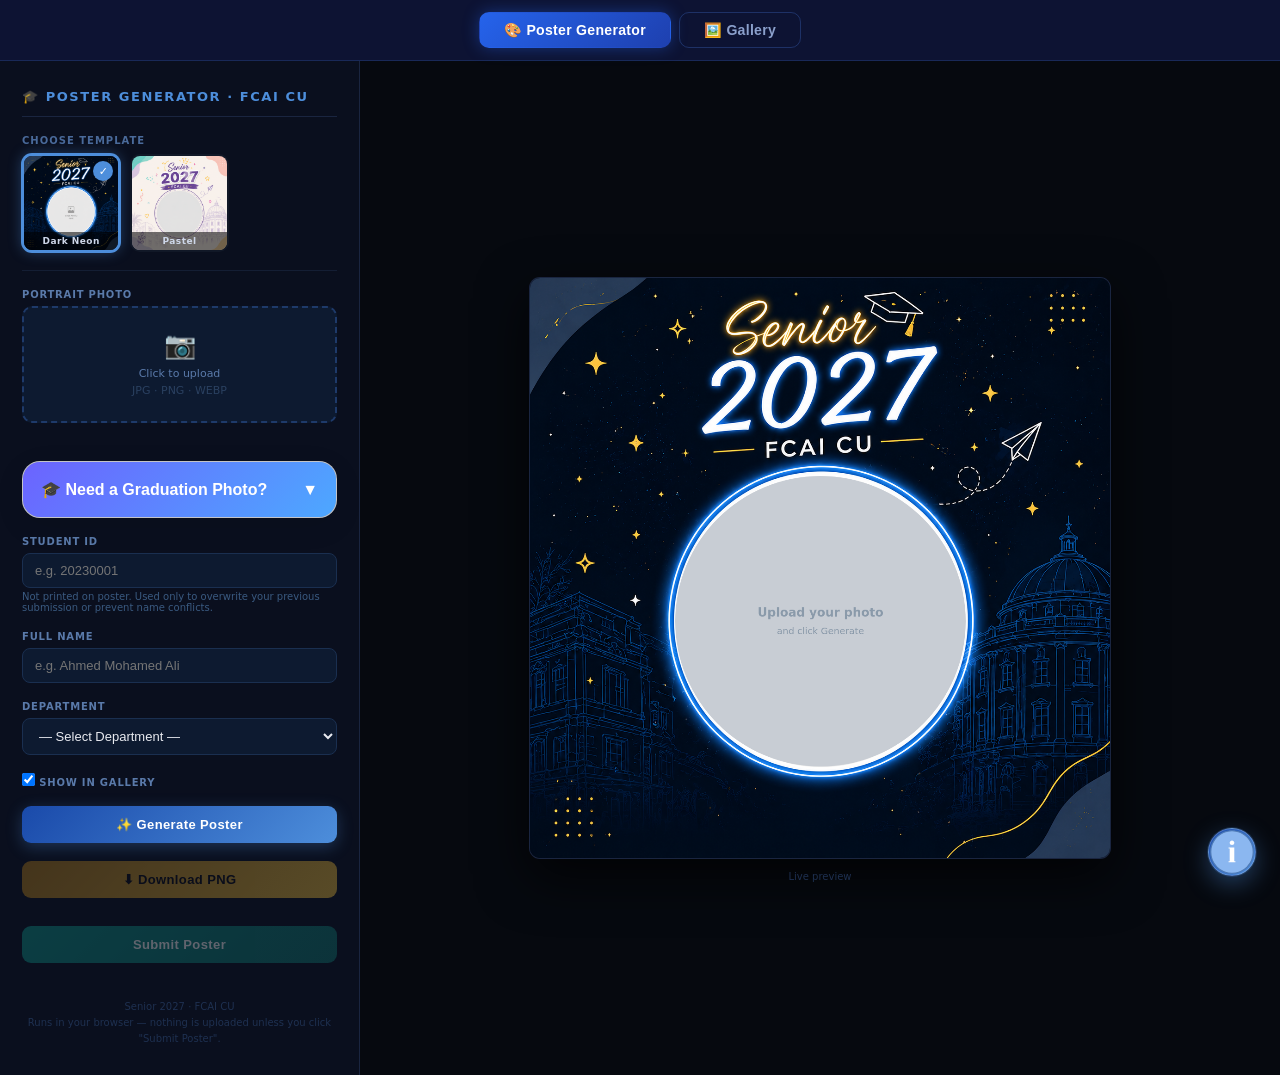
==== commit 82fe2122: "Add Show In Gallery Option" ====
--- a/index.html
+++ b/index.html
@@ -65,11 +65,12 @@
           <pre id="promptText">Edit this photo and transform the person into a graduation portrait.
 
 Requirements:
+
 - Dress the person in a realistic graduation gown (robe) and graduation cap
-- Keep the person's face, hairstyle, facial features, and expression unchanged
+- Keep the person’s face, hairstyle, facial features, and expression unchanged
 - Make the outfit look natural and properly fitted to the body
 - Add subtle realistic fabric folds and shadows
-- Change the background to a pure clean white studio background
+- Change the background to pure clean white studio background
 - Improve lighting to look soft and professional
 - Enhance image quality and sharpness
 - Maintain natural skin tone and realistic details
@@ -106,6 +107,13 @@
         <option value="Information Technology">Information Technology</option>
         <option value="Decision Support">Decision Support</option>
       </select>
+    </div>
+
+    <div class="field-group checkbox-group">
+      <label class="checkbox-label">
+        <input type="checkbox" id="showInGalleryCheckbox" checked>
+        Show in Gallery
+      </label>
     </div>
 
     <button class="btn btn-primary" onclick="generatePoster()">✨ Generate Poster</button>
@@ -179,11 +187,12 @@
             <pre id="drawerPromptText">Edit this photo and transform the person into a graduation portrait.
 
 Requirements:
+
 - Dress the person in a realistic graduation gown (robe) and graduation cap
-- Keep the person's face, hairstyle, facial features, and expression unchanged
+- Keep the person’s face, hairstyle, facial features, and expression unchanged
 - Make the outfit look natural and properly fitted to the body
 - Add subtle realistic fabric folds and shadows
-- Change the background to a pure clean white studio background
+- Change the background to pure clean white studio background
 - Improve lighting to look soft and professional
 - Enhance image quality and sharpness
 - Maintain natural skin tone and realistic details
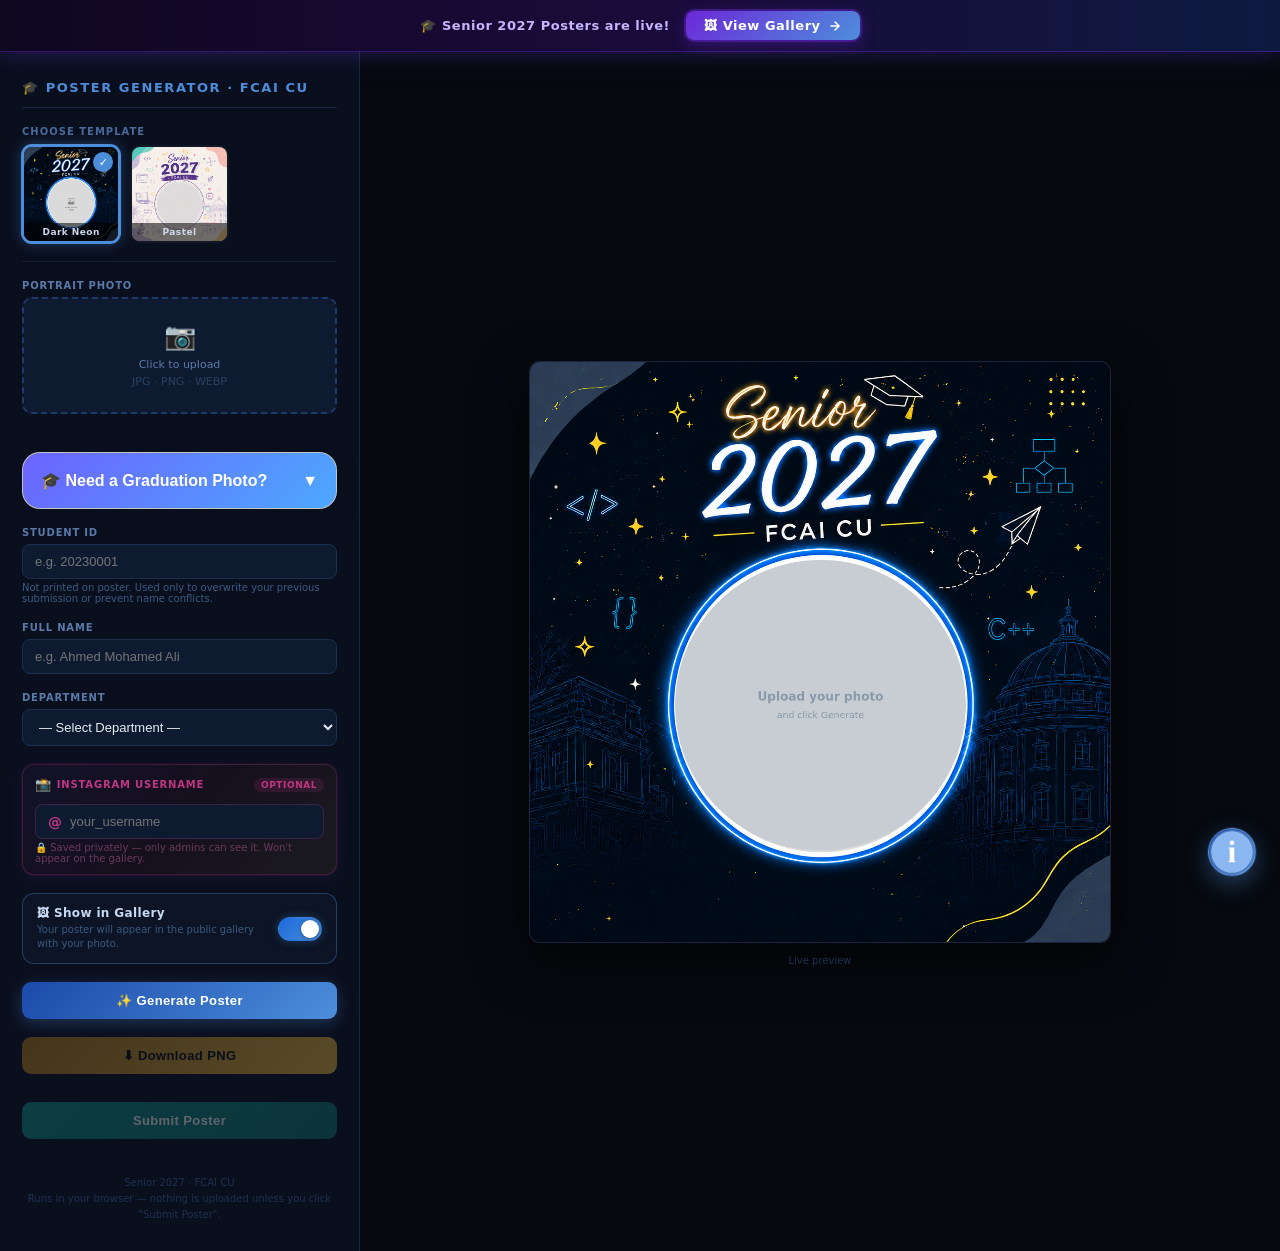
==== commit 3dfa5dd3: "Add Instagram link" ====
--- a/index.html
+++ b/index.html
@@ -9,15 +9,21 @@
 </head>
 <body>
 
-<!-- ═══ TOP TABS ═══ -->
-<div class="top-tabs">
-  <button class="top-tab active" data-tab="generator" onclick="switchTab('generator')">🎨 Poster Generator</button>
-  <button class="top-tab"        data-tab="gallery"   onclick="switchTab('gallery')">🖼️ Gallery</button>
+<!-- ★ Gallery Top Banner ★ -->
+<div class="gallery-top-banner">
+  <span class="gallery-banner-text">🎓 Senior 2027 Posters are live!</span>
+  <a href="gallery.html" class="gallery-banner-btn">
+    🖼 View Gallery
+    <svg width="14" height="14" viewBox="0 0 24 24" fill="none" stroke="currentColor"
+         stroke-width="2.5" stroke-linecap="round" stroke-linejoin="round">
+      <path d="M5 12h14M12 5l7 7-7 7"/>
+    </svg>
+  </a>
 </div>
 
-<!-- ═══ GENERATOR TAB ═══ -->
-<div class="app tab-panel" id="tab-generator">
-
+<div class="app">
+
+  <!-- Left Panel -->
   <aside class="panel">
     <div class="panel-title">🎓 Poster Generator · FCAI CU</div>
 
@@ -54,23 +60,26 @@
     </div>
 
     <div class="graduation-help">
-      <button class="help-header" onclick="togglePrompt()">
-        <span>🎓 Need a Graduation Photo?</span>
-        <span id="promptArrow">▼</span>
-      </button>
-      <div class="help-content" id="helpContent">
-        <p>Want to turn your portrait into a professional graduation photo?
-           Upload your image to ChatGPT Only and use this prompt (Not Gemini).</p>
-        <div class="prompt-card">
-          <pre id="promptText">Edit this photo and transform the person into a graduation portrait.
+  <button class="help-header" onclick="togglePrompt()">
+    <span>🎓 Need a Graduation Photo?</span>
+    <span id="promptArrow">▼</span>
+  </button>
+
+  <div class="help-content" id="helpContent">
+    <p>
+      Want to turn your portrait into a professional graduation photo?
+      Upload your image to ChatGPT Only and use this prompt (Not Gemini).
+    </p>
+
+    <div class="prompt-card">
+      <pre id="promptText">Edit this photo and transform the person into a graduation portrait.
 
 Requirements:
-
 - Dress the person in a realistic graduation gown (robe) and graduation cap
 - Keep the person’s face, hairstyle, facial features, and expression unchanged
 - Make the outfit look natural and properly fitted to the body
 - Add subtle realistic fabric folds and shadows
-- Change the background to pure clean white studio background
+- Change the background to a pure clean white studio background
 - Improve lighting to look soft and professional
 - Enhance image quality and sharpness
 - Maintain natural skin tone and realistic details
@@ -78,10 +87,13 @@
 - Square composition (1:1 aspect ratio), centered framing with balanced headroom and shoulders fully visible
 - High resolution (at least 2048×2048), ultra-realistic
 </pre>
-        </div>
-        <button class="copy-prompt-btn" onclick="copyPrompt()">📋 Copy Prompt</button>
-      </div>
-    </div>
+    </div>
+
+    <button class="copy-prompt-btn" onclick="copyPrompt()">
+      📋 Copy Prompt
+    </button>
+  </div>
+</div>
 
     <!-- Student ID -->
     <div class="field-group">
@@ -109,24 +121,50 @@
       </select>
     </div>
 
-    <div class="field-group checkbox-group">
-      <label class="checkbox-label">
-        <input type="checkbox" id="showInGalleryCheckbox" checked>
-        Show in Gallery
+    <!-- ★ Instagram Username – highlighted field -->
+    <div class="field-group insta-field-group">
+      <label class="insta-label">
+        <span class="insta-label-icon">📸</span>
+        Instagram Username
+        <span class="insta-badge">Optional</span>
+      </label>
+      <div class="insta-input-wrap">
+        <span class="insta-at">@</span>
+        <input type="text" id="instaInput" placeholder="your_username"
+               maxlength="30" autocomplete="off" autocapitalize="none" spellcheck="false">
+      </div>
+      <span class="hint insta-hint">
+        🔒 Saved privately — only admins can see it. Won't appear on the gallery.
+      </span>
+    </div>
+
+    <!-- Show in Gallery toggle -->
+    <div class="gallery-toggle-row">
+      <div class="gallery-toggle-info">
+        <span class="gallery-toggle-title">🖼 Show in Gallery</span>
+        <span class="gallery-toggle-desc" id="galleryToggleDesc">Your poster will appear in the public gallery with your photo.</span>
+      </div>
+      <label class="toggle-switch">
+        <input type="checkbox" id="showInGalleryCheck" checked onchange="updateGalleryToggle()">
+        <span class="toggle-track">
+          <span class="toggle-thumb"></span>
+        </span>
       </label>
     </div>
 
     <button class="btn btn-primary" onclick="generatePoster()">✨ Generate Poster</button>
     <button class="btn btn-download" id="downloadBtn" disabled onclick="downloadPoster()">⬇ Download PNG</button>
-    <button class="btn" id="uploadBtn" onclick="submitPoster()" disabled>Submit Poster</button>
-
-    <div id="driveLinkContainer" class="drive-link-container" style="display:none;">
-      <a id="driveLink" href="#" target="_blank">🌐 View Submitted Poster on Drive ↗</a>
+<button class="btn" id="uploadBtn" onclick="submitPoster()" disabled>
+    Submit Poster
+</button>
+    <div id="driveLinkContainer" class="drive-link-container" style="display: none;">
+        <a id="driveLink" href="#" target="_blank">🌐 View Submitted Poster on Drive ↗</a>
     </div>
     <div class="spacer"></div>
     <p class="footer-note">Senior 2027 · FCAI CU<br>Runs in your browser — nothing is uploaded unless you click "Submit Poster".</p>
   </aside>
 
+  <!-- Preview -->
   <main class="preview-area">
     <div class="poster-wrap">
       <canvas id="posterCanvas"></canvas>
@@ -134,132 +172,92 @@
     </div>
   </main>
 
-</div><!-- /tab-generator -->
-
-<!-- ═══ GALLERY TAB ═══ -->
-<div class="tab-panel gallery-page" id="tab-gallery" style="display:none;">
-
-  <div class="gallery-header">
-    <h2>🖼️ Senior 2027 Gallery</h2>
-    <p>All submitted graduation posters, grouped by department.</p>
-    <div class="gallery-controls">
-      <input  type="text" id="gallerySearch"     class="gallery-search"  placeholder="🔍 Search by name…" oninput="renderGallery()">
-      <select id="galleryDeptFilter" class="gallery-filter" onchange="renderGallery()">
-        <option value="">All Departments</option>
-        <option value="Computer Science">Computer Science</option>
-        <option value="Artificial Intelligence">Artificial Intelligence</option>
-        <option value="Information Systems">Information Systems</option>
-        <option value="Information Technology">Information Technology</option>
-        <option value="Decision Support">Decision Support</option>
-      </select>
-      <button class="btn-refresh" onclick="loadGallery(true)">🔄 Refresh</button>
-    </div>
-  </div>
-
-  <div id="galleryStatus" class="gallery-status">Loading posters…</div>
-  <div id="galleryContent" class="gallery-content"></div>
-
-</div><!-- /tab-gallery -->
-
-<!-- ═══ FLOATING INFO BUTTON ═══ -->
-<button class="floating-info-btn" onclick="openInfoDrawer()" title="View Steps Instructions">
-  <svg xmlns="http://www.w3.org/2000/svg" width="100" height="100" viewBox="0 0 40 40">
-    <path fill="#8bb7f0" d="M20,38.5C9.8,38.5,1.5,30.2,1.5,20S9.8,1.5,20,1.5S38.5,9.8,38.5,20S30.2,38.5,20,38.5z"/>
-    <path fill="none" stroke="#4e7ab5" stroke-miterlimit="10" d="M20,38.5C9.8,38.5,1.5,30.2,1.5,20S9.8,1.5,20,1.5S38.5,9.8,38.5,20S30.2,38.5,20,38.5z"/>
-    <path fill="#fff" d="M20,10c-1.1,0-2,0.9-2,2s0.9,2,2,2s2-0.9,2-2S21.1,10,20,10z"/>
-    <path fill="#fff" d="M22,28V16h-5v1h1v11h-1v1h6v-1H22z"/>
-  </svg>
-</button>
-
-<!-- ═══ SIDE DRAWER ═══ -->
-<div id="sidePanel" class="side-panel-overlay" onclick="closeInfoDrawerOnOverlay(event)">
-  <div class="side-drawer">
-    <button class="modal-close" onclick="closeInfoDrawer()">&times;</button>
-    <h3 class="modal-title">✨ Poster Creation Steps</h3>
-    <div class="steps-timeline">
-
-      <div class="step-item">
-        <div class="step-number">1</div>
-        <div class="step-content">
-          <h4 class="step-title">Get a Graduation Photo</h4>
-          <p>If you don't have a professional graduation photo, copy the prompt below and use it with your portrait in ChatGPT to generate a realistic graduation photo with a white background:</p>
-          <div class="drawer-prompt-card">
-            <pre id="drawerPromptText">Edit this photo and transform the person into a graduation portrait.
+</div>
+
+  <!-- Floating Info Button -->
+  <button class="floating-info-btn" onclick="openInfoDrawer()" title="View Steps Instructions"><svg xmlns="http://www.w3.org/2000/svg" x="0px" y="0px" width="100" height="100" viewBox="0 0 40 40">
+<path fill="#8bb7f0" d="M20,38.5C9.8,38.5,1.5,30.2,1.5,20S9.8,1.5,20,1.5S38.5,9.8,38.5,20S30.2,38.5,20,38.5z"></path><path fill="none" stroke="#4e7ab5" stroke-miterlimit="10" d="M20,38.5C9.8,38.5,1.5,30.2,1.5,20S9.8,1.5,20,1.5S38.5,9.8,38.5,20S30.2,38.5,20,38.5z"></path><path fill="#fff" d="M20,10c-1.1,0-2,0.9-2,2s0.9,2,2,2s2-0.9,2-2S21.1,10,20,10z"></path><path fill="#fff" d="M22,28V16h-5v1h1v11h-1v1h6v-1H22z"></path>
+</svg></button>
+
+  <!-- Step-by-Step Info Side Panel -->
+  <div id="sidePanel" class="side-panel-overlay" onclick="closeInfoDrawerOnOverlay(event)">
+    <div class="side-drawer">
+      <button class="modal-close" onclick="closeInfoDrawer()">&times;</button>
+      <h3 class="modal-title">✨ Poster Creation Steps</h3>
+      
+      <div class="steps-timeline">
+        <div class="step-item">
+          <div class="step-number">1</div>
+          <div class="step-content">
+            <h4 class="step-title">Get a Graduation Photo</h4>
+            <p>If you don't have a professional graduation photo, copy the prompt below and use it with your portrait in ChatGPT to generate a realistic graduation photo with a white background:</p>
+            <div class="drawer-prompt-card">
+              <pre id="drawerPromptText">Edit this photo and transform the person into a graduation portrait.
 
 Requirements:
-
 - Dress the person in a realistic graduation gown (robe) and graduation cap
 - Keep the person’s face, hairstyle, facial features, and expression unchanged
 - Make the outfit look natural and properly fitted to the body
 - Add subtle realistic fabric folds and shadows
-- Change the background to pure clean white studio background
+- Change the background to a pure clean white studio background
 - Improve lighting to look soft and professional
 - Enhance image quality and sharpness
 - Maintain natural skin tone and realistic details
 - Create a professional graduation photoshoot style portrait
 - Square composition (1:1 aspect ratio), centered framing with balanced headroom and shoulders fully visible
 - High resolution (at least 2048×2048), ultra-realistic</pre>
-          </div>
-          <button class="drawer-copy-btn" onclick="copyDrawerPrompt()">📋 Copy Prompt</button>
-        </div>
-      </div>
-
-      <div class="step-item">
-        <div class="step-number">2</div>
-        <div class="step-content">
-          <h4 class="step-title">Select a Template</h4>
-          <p>Choose your preferred design style from the template options.</p>
-        </div>
-      </div>
-
-      <div class="step-item">
-        <div class="step-number">3</div>
-        <div class="step-content">
-          <h4 class="step-title">Upload & Enter Details</h4>
-          <p>Upload your graduation photo, type your Student ID, full name, and select your department.</p>
-        </div>
-      </div>
-
-      <div class="step-item">
-        <div class="step-number">4</div>
-        <div class="step-content">
-          <h4 class="step-title">Generate Poster</h4>
-          <p>Click <b>"✨ Generate Poster"</b> to merge everything into the canvas.</p>
-        </div>
-      </div>
-
-      <div class="step-item">
-        <div class="step-number">5</div>
-        <div class="step-content">
-          <h4 class="step-title">Save & Download</h4>
-          <p>Click <b>"⬇ Download PNG"</b> to save the high-res poster on your device.</p>
-        </div>
-      </div>
-
-      <div class="step-item">
-        <div class="step-number">6</div>
-        <div class="step-content">
-          <h4 class="step-title">Submit Poster (Essential!)</h4>
-          <p>Click <b>"Submit Poster"</b> to register your poster in the graduation database.</p>
-        </div>
-      </div>
-
-      <div class="step-item">
-        <div class="step-number">7</div>
-        <div class="step-content">
-          <h4 class="step-title">Browse the Gallery</h4>
-          <p>Switch to the <b>"🖼️ Gallery"</b> tab at the top to see everyone's submitted posters, grouped by department.</p>
-        </div>
-      </div>
-
+            </div>
+            <button class="drawer-copy-btn" onclick="copyDrawerPrompt()">📋 Copy Prompt</button>
+          </div>
+        </div>
+        
+        <div class="step-item">
+          <div class="step-number">2</div>
+          <div class="step-content">
+            <h4 class="step-title">Select a Template</h4>
+            <p>Choose your preferred design style from the template options (e.g., "Dark Neon" or "Pastel").</p>
+          </div>
+        </div>
+        
+        <div class="step-item">
+          <div class="step-number">3</div>
+          <div class="step-content">
+            <h4 class="step-title">Upload & Enter Details</h4>
+            <p>Upload your graduation photo, type your Student ID, full name (up to 40 characters), and select your department.</p>
+          </div>
+        </div>
+        
+        <div class="step-item">
+          <div class="step-number">4</div>
+          <div class="step-content">
+            <h4 class="step-title">Generate Poster</h4>
+            <p>Click <b>"✨ Generate Poster"</b> to merge your photo, name, and department into the template canvas and see a live preview.</p>
+          </div>
+        </div>
+        
+        <div class="step-item">
+          <div class="step-number">5</div>
+          <div class="step-content">
+            <h4 class="step-title">Save & Download</h4>
+            <p>Click <b>"⬇ Download PNG"</b> to save the high-res poster locally on your device.</p>
+          </div>
+        </div>
+        
+        <div class="step-item">
+          <div class="step-number">6</div>
+          <div class="step-content">
+            <h4 class="step-title">Submit Poster (Essential!)</h4>
+            <p>Click <b>"Submit Poster"</b> to upload and save your poster online. <b>This step is essential</b> to make sure your poster is registered in the graduation database/list.</p>
+          </div>
+        </div>
+      </div>
     </div>
   </div>
-</div>
-
-<!-- ═══ TOAST ═══ -->
-<div id="toastContainer" class="toast-container"></div>
-
-<script src="scripts/main.js"></script>
-<script src="scripts/gallery.js"></script>
+
+  <!-- Toast Notification Container -->
+  <div id="toastContainer" class="toast-container"></div>
+
+<script src="scripts/main.js">
+</script>
 </body>
 </html>
--- a/styles/style.css
+++ b/styles/style.css
@@ -1,13 +1,73 @@
 * { margin: 0; padding: 0; box-sizing: border-box; }
-  body {
+
+/* ── Gallery Top Banner ─────────────────────────────────── */
+.gallery-top-banner {
+  position: sticky;
+  top: 0;
+  z-index: 999;
+  width: 100%;
+  display: flex;
+  align-items: center;
+  justify-content: center;
+  gap: 16px;
+  padding: 11px 20px;
+  background: linear-gradient(90deg, #0f0720 0%, #1a0a3a 25%, #0d1a40 50%, #1a0a3a 75%, #0f0720 100%);
+  background-size: 200% 100%;
+  animation: banner-shimmer 4s linear infinite;
+  border-bottom: 1px solid rgba(109,40,217,0.4);
+  box-shadow: 0 2px 20px rgba(109,40,217,0.25), 0 0 40px rgba(77,142,219,0.1);
+  flex-wrap: wrap;
+}
+@keyframes banner-shimmer {
+  0%   { background-position: 200% 0; }
+  100% { background-position: -200% 0; }
+}
+.gallery-banner-text {
+  font-size: 13px;
+  font-weight: 600;
+  color: #c4b5fd;
+  letter-spacing: 0.04em;
+  white-space: nowrap;
+}
+.gallery-banner-btn {
+  display: inline-flex;
+  align-items: center;
+  gap: 7px;
+  padding: 7px 18px;
+  background: linear-gradient(135deg, #6d28d9, #4d8edb);
+  color: #fff;
+  text-decoration: none;
+  font-size: 13px;
+  font-weight: 700;
+  border-radius: 8px;
+  letter-spacing: 0.04em;
+  white-space: nowrap;
+  box-shadow: 0 0 0 2px rgba(109,40,217,0.4), 0 4px 16px rgba(109,40,217,0.4);
+  animation: btn-glow 2s ease-in-out infinite;
+  transition: transform 0.15s, box-shadow 0.15s;
+}
+.gallery-banner-btn:hover {
+  transform: translateY(-1px) scale(1.03);
+  box-shadow: 0 0 0 3px rgba(109,40,217,0.6), 0 6px 24px rgba(109,40,217,0.6);
+}
+@keyframes btn-glow {
+  0%, 100% { box-shadow: 0 0 0 2px rgba(109,40,217,0.4), 0 4px 16px rgba(109,40,217,0.35); }
+  50%       { box-shadow: 0 0 0 3px rgba(77,142,219,0.6), 0 4px 24px rgba(77,142,219,0.5); }
+}
+@media (max-width: 500px) {
+  .gallery-banner-text { font-size: 11px; }
+  .gallery-banner-btn  { font-size: 12px; padding: 6px 14px; }
+}
+
+
+body {
     background: #0d0d14;
     color: #e8eaf0;
     font-family: 'Segoe UI', system-ui, sans-serif;
     min-height: 100vh;
     display: flex;
     flex-direction: column;
-    margin: 0;
-    padding: 0;
+    align-items: stretch;
   }
   .app {
     display: grid;
@@ -15,15 +75,6 @@
     width: 100%;
     min-height: 100vh;
   }
-.top-tabs {
-  order: -1;
-  width: 100%;
-}
-
-.app,
-.gallery-page {
-  flex: 1;
-}
 
   /* ── Left Panel ── */
   .panel {
@@ -130,6 +181,167 @@
   .spacer { flex: 1; }
   .footer-note { font-size: 10px; color: #1e3050; text-align: center; line-height: 1.6; }
   hr { border: none; border-top: 1px solid #141e34; }
+
+  /* ── Instagram highlighted field ── */
+  .insta-field-group {
+    background: linear-gradient(135deg, rgba(131,58,180,0.07), rgba(253,29,29,0.05), rgba(252,176,69,0.07));
+    border: 1px solid rgba(193,53,132,0.25);
+    border-radius: 12px;
+    padding: 12px 12px 10px;
+    position: relative;
+    box-shadow: 0 0 0 1px rgba(193,53,132,0.08), 0 4px 16px rgba(131,58,180,0.1);
+    animation: insta-pulse 3s ease-in-out infinite;
+  }
+  @keyframes insta-pulse {
+    0%, 100% { box-shadow: 0 0 0 1px rgba(193,53,132,0.08), 0 4px 16px rgba(131,58,180,0.1); }
+    50%       { box-shadow: 0 0 0 1px rgba(193,53,132,0.18), 0 4px 24px rgba(193,53,132,0.18); }
+  }
+  .insta-label {
+    font-size: 10px !important;
+    font-weight: 700 !important;
+    letter-spacing: 0.08em !important;
+    text-transform: uppercase !important;
+    color: #c13584 !important;
+    display: flex !important;
+    align-items: center !important;
+    gap: 5px !important;
+  }
+  .insta-label-icon { font-size: 13px; }
+  .insta-badge {
+    margin-left: auto;
+    background: rgba(193,53,132,0.15);
+    color: #c13584;
+    font-size: 9px;
+    font-weight: 700;
+    padding: 2px 7px;
+    border-radius: 10px;
+    letter-spacing: 0.06em;
+  }
+  .insta-input-wrap {
+    display: flex;
+    align-items: center;
+    background: #0d1a30;
+    border: 1px solid rgba(193,53,132,0.25);
+    border-radius: 8px;
+    overflow: hidden;
+    margin-top: 6px;
+    transition: border-color 0.2s, box-shadow 0.2s;
+  }
+  .insta-input-wrap:focus-within {
+    border-color: #c13584;
+    box-shadow: 0 0 0 3px rgba(193,53,132,0.12);
+  }
+  .insta-at {
+    padding: 0 8px 0 12px;
+    color: #c13584;
+    font-size: 14px;
+    font-weight: 700;
+    user-select: none;
+  }
+  .insta-input-wrap input {
+    flex: 1;
+    background: none !important;
+    border: none !important;
+    outline: none !important;
+    box-shadow: none !important;
+    padding: 9px 10px 9px 0 !important;
+    color: #e8eaf0;
+    font-size: 13px;
+  }
+  .insta-hint { color: #6a3a5a !important; font-size: 10px !important; }
+
+  /* ── Show in Gallery toggle row ── */
+  .gallery-toggle-row {
+    display: flex;
+    align-items: center;
+    justify-content: space-between;
+    gap: 12px;
+    padding: 12px 14px;
+    background: #080e1c;
+    border: 1px solid #1a2f50;
+    border-radius: 12px;
+    transition: border-color 0.2s;
+  }
+  .gallery-toggle-row:has(input:checked) {
+    border-color: rgba(77,142,219,0.35);
+    background: rgba(77,142,219,0.04);
+  }
+  .gallery-toggle-info {
+    display: flex;
+    flex-direction: column;
+    gap: 3px;
+    flex: 1;
+  }
+  .gallery-toggle-title {
+    font-size: 12px;
+    font-weight: 700;
+    color: #c8d8f0;
+    letter-spacing: 0.03em;
+  }
+  .gallery-toggle-desc {
+    font-size: 10px;
+    color: #3a5a80;
+    line-height: 1.4;
+  }
+  /* iOS-style toggle switch */
+  .toggle-switch {
+    position: relative;
+    flex-shrink: 0;
+    cursor: pointer;
+  }
+  .toggle-switch input {
+    position: absolute;
+    opacity: 0;
+    width: 0;
+    height: 0;
+  }
+  .toggle-track {
+    display: block;
+    width: 44px;
+    height: 24px;
+    background: #1a2f50;
+    border-radius: 12px;
+    position: relative;
+    transition: background 0.25s;
+    border: 1px solid #2a4060;
+  }
+  .toggle-switch input:checked + .toggle-track {
+    background: linear-gradient(135deg, #1a6adb, #4d8edb);
+    border-color: transparent;
+    box-shadow: 0 0 10px rgba(77,142,219,0.35);
+  }
+  .toggle-thumb {
+    position: absolute;
+    top: 2px;
+    left: 2px;
+    width: 18px;
+    height: 18px;
+    background: #4a6a9a;
+    border-radius: 50%;
+    transition: transform 0.25s cubic-bezier(0.4,0,0.2,1), background 0.25s;
+    box-shadow: 0 1px 4px rgba(0,0,0,0.4);
+  }
+  .toggle-switch input:checked + .toggle-track .toggle-thumb {
+    transform: translateX(20px);
+    background: #fff;
+  }
+
+
+  .btn-gallery {
+    background: linear-gradient(135deg, #2d1b69, #6c63ff);
+    color: #fff;
+    box-shadow: 0 4px 16px rgba(108,99,255,0.22);
+    text-decoration: none;
+    display: block;
+    text-align: center;
+    padding: 11px 18px;
+    border-radius: 9px;
+    font-size: 13px;
+    font-weight: 600;
+    transition: all 0.2s;
+    letter-spacing: 0.03em;
+  }
+  .btn-gallery:hover { transform: translateY(-1px); box-shadow: 0 6px 20px rgba(108,99,255,0.38); }
 
   /* ── Preview ── */
   .preview-area {
@@ -588,283 +800,6 @@
     text-shadow: 0 0 8px rgba(45, 212, 191, 0.3);
   }
 
-  /* =============================================================
-   style-additions.css  –  Append to the END of styles/style.css
-   ============================================================= */
-
-/* ── Top Tabs ── */
-.top-tabs {
-  display: flex;
-  gap: 8px;
-  padding: 12px 24px;
-  background: #0d1333;
-  border-bottom: 1px solid rgba(80,140,255,0.18);
-  justify-content: center;
-  position: sticky;
-  top: 0;
-  z-index: 100;
-}
-
-.top-tab {
-  background: transparent;
-  border: 1px solid rgba(80,140,255,0.25);
-  color: #8ba0cc;
-  padding: 9px 24px;
-  border-radius: 10px;
-  font-size: 0.88rem;
-  font-weight: 700;
-  letter-spacing: 0.02em;
-  cursor: pointer;
-  transition: all 0.18s;
-}
-.top-tab:hover { border-color: rgba(80,180,255,0.55); color: #cfe0ff; }
-.top-tab.active {
-  background: linear-gradient(135deg, #2563eb, #1e40af);
-  border-color: transparent;
-  color: #fff;
-  box-shadow: 0 0 16px rgba(37,99,235,0.4);
-}
-
-.tab-panel { width: 100%; }
-
-/* ── Gallery Page Layout ── */
-.gallery-page {
-  max-width: 1200px;
-  margin: 0 auto;
-  padding: 32px 24px 64px;
-}
-
-.gallery-header { text-align: center; margin-bottom: 28px; }
-.gallery-header h2 {
-  font-size: 1.55rem;
-  color: #ffd966;
-  text-shadow: 0 0 14px rgba(255,210,80,0.4);
-  margin-bottom: 6px;
-}
-.gallery-header > p { font-size: 0.84rem; color: #8ba0cc; }
-
-/* ── Controls (search / filter / refresh) ── */
-.gallery-controls {
-  display: flex;
-  gap: 10px;
-  justify-content: center;
-  flex-wrap: wrap;
-  margin-top: 18px;
-}
-
-.gallery-search,
-.gallery-filter {
-  background: #0c1224;
-  border: 1px solid rgba(80,140,255,0.28);
-  border-radius: 8px;
-  color: #e8eaf6;
-  font-size: 0.85rem;
-  padding: 9px 14px;
-  outline: none;
-  min-width: 200px;
-  transition: border-color 0.18s;
-}
-.gallery-search:focus,
-.gallery-filter:focus { border-color: #4d9fff; }
-.gallery-filter option { background: #0c1224; }
-
-.btn-refresh {
-  padding: 9px 18px;
-  background: rgba(80,140,255,0.10);
-  border: 1px solid rgba(80,140,255,0.30);
-  color: #cfe0ff;
-  border-radius: 8px;
-  font-size: 0.85rem;
-  font-weight: 600;
-  cursor: pointer;
-  transition: background 0.15s;
-  white-space: nowrap;
-}
-.btn-refresh:hover { background: rgba(80,140,255,0.22); }
-
-/* ── Status ── */
-.gallery-status {
-  text-align: center;
-  color: #6a84c0;
-  font-size: 0.85rem;
-  padding: 24px 0;
-}
-.gallery-status.error  { color: #ff7b7b; }
-.gallery-status.hidden { display: none; }
-
-/* ── Department Section ── */
-.dept-section { margin-bottom: 40px; }
-
-.dept-section-header {
-  display: flex;
-  align-items: center;
-  gap: 12px;
-  margin-bottom: 16px;
-  padding-bottom: 10px;
-  border-bottom: 1px solid rgba(80,140,255,0.16);
-}
-.dept-section-header h3 {
-  font-size: 1.05rem;
-  color: #ffffff;
-  letter-spacing: 0.03em;
-}
-.dept-count {
-  background: rgba(255,217,102,0.1);
-  color: #ffd966;
-  font-size: 0.7rem;
-  font-weight: 700;
-  padding: 3px 10px;
-  border-radius: 999px;
-  border: 1px solid rgba(255,217,102,0.28);
-}
-
-/* ── Grid — 3 columns on desktop ── */
-.gallery-grid {
-  display: grid;
-  grid-template-columns: repeat(3, 1fr);
-  gap: 22px;
-}
-
-/* ── Card ── */
-.gallery-card {
-  background: #101628;
-  border: 1px solid rgba(80,140,255,0.16);
-  border-radius: 16px;
-  overflow: hidden;
-  cursor: pointer;
-  transition: transform 0.15s, box-shadow 0.15s, border-color 0.15s;
-}
-.gallery-card:hover {
-  transform: translateY(-5px);
-  box-shadow: 0 10px 36px rgba(37,99,235,0.32);
-  border-color: rgba(80,160,255,0.5);
-}
-
-.thumb-wrap {
-  width: 100%;
-  aspect-ratio: 1 / 1;
-  background: #0a0e1a;
-  overflow: hidden;
-  position: relative;
-}
-.thumb-wrap img {
-  width: 100%; height: 100%;
-  object-fit: cover;
-  display: block;
-  position: relative;
-  z-index: 1;
-}
-.img-skeleton {
-  position: absolute;
-  inset: 0;
-  z-index: 0;
-  background: linear-gradient(90deg, #0d1430 25%, #1a2650 50%, #0d1430 75%);
-  background-size: 200% 100%;
-  animation: shimmer 1.4s ease infinite;
-}
-@keyframes shimmer {
-  0%   { background-position: 200% 0; }
-  100% { background-position: -200% 0; }
-}
-
-.card-info {
-  padding: 14px 16px;
-  border-top: 1px solid rgba(80,140,255,0.1);
-}
-.card-name {
-  font-size: 1rem;
-  font-weight: 700;
-  color: #e8eaf6;
-  white-space: nowrap;
-  overflow: hidden;
-  text-overflow: ellipsis;
-  margin-bottom: 5px;
-}
-.card-dept {
-  display: inline-block;
-  font-size: 0.72rem;
-  font-weight: 600;
-  color: #ffd966;
-  background: rgba(255,217,102,0.09);
-  border: 1px solid rgba(255,217,102,0.22);
-  border-radius: 999px;
-  padding: 2px 10px;
-  white-space: nowrap;
-  overflow: hidden;
-  text-overflow: ellipsis;
-  max-width: 100%;
-}
-
-.gallery-empty {
-  text-align: center;
-  color: #4a5e8a;
-  padding: 48px 0;
-  font-size: 0.88rem;
-}
-
-/* ── Lightbox ── */
-.gallery-lightbox {
-  position: fixed;
-  inset: 0;
-  background: rgba(4,8,20,0.93);
-  display: none;
-  align-items: center;
-  justify-content: center;
-  z-index: 9999;
-  padding: 24px;
-  backdrop-filter: blur(5px);
-}
-.gallery-lightbox.open { display: flex; }
-
-.lb-close {
-  position: fixed;
-  top: 20px; right: 26px;
-  background: rgba(255,255,255,0.08);
-  border: 1px solid rgba(255,255,255,0.18);
-  color: #fff;
-  width: 40px; height: 40px;
-  border-radius: 50%;
-  font-size: 1.3rem;
-  cursor: pointer;
-  display: flex;
-  align-items: center;
-  justify-content: center;
-  transition: background 0.15s;
-}
-.lb-close:hover { background: rgba(255,255,255,0.18); }
-
-.lb-body {
-  display: flex;
-  flex-direction: column;
-  align-items: center;
-  gap: 16px;
-  max-width: 90vw;
-}
-.lb-body img {
-  max-width: 88vw;
-  max-height: 76vh;
-  border-radius: 14px;
-  box-shadow: 0 0 50px rgba(0,80,255,0.3);
-}
-.lb-caption { text-align: center; }
-.lb-name { font-size: 1.1rem; font-weight: 700; color: #e8eaf6; }
-.lb-dept { font-size: 0.8rem; color: #8ba0cc; margin-top: 3px; }
-
-/* ── Responsive ── */
-@media (max-width: 900px) {
-  .gallery-grid { grid-template-columns: repeat(2, 1fr); gap: 16px; }
-}
-
-@media (max-width: 640px) {
-  .gallery-page { padding: 18px 12px 40px; }
-  .gallery-grid { grid-template-columns: repeat(2, 1fr); gap: 12px; }
-  .card-name { font-size: 0.88rem; }
-  .gallery-controls { flex-direction: column; align-items: stretch; }
-  .gallery-search, .gallery-filter { min-width: 0; width: 100%; }
-  .top-tabs { padding: 10px 12px; gap: 6px; }
-  .top-tab  { padding: 8px 14px; font-size: 0.82rem; }
-}
-
   @keyframes fadeIn {
     from { opacity: 0; transform: translateY(-5px); }
     to { opacity: 1; transform: translateY(0); }
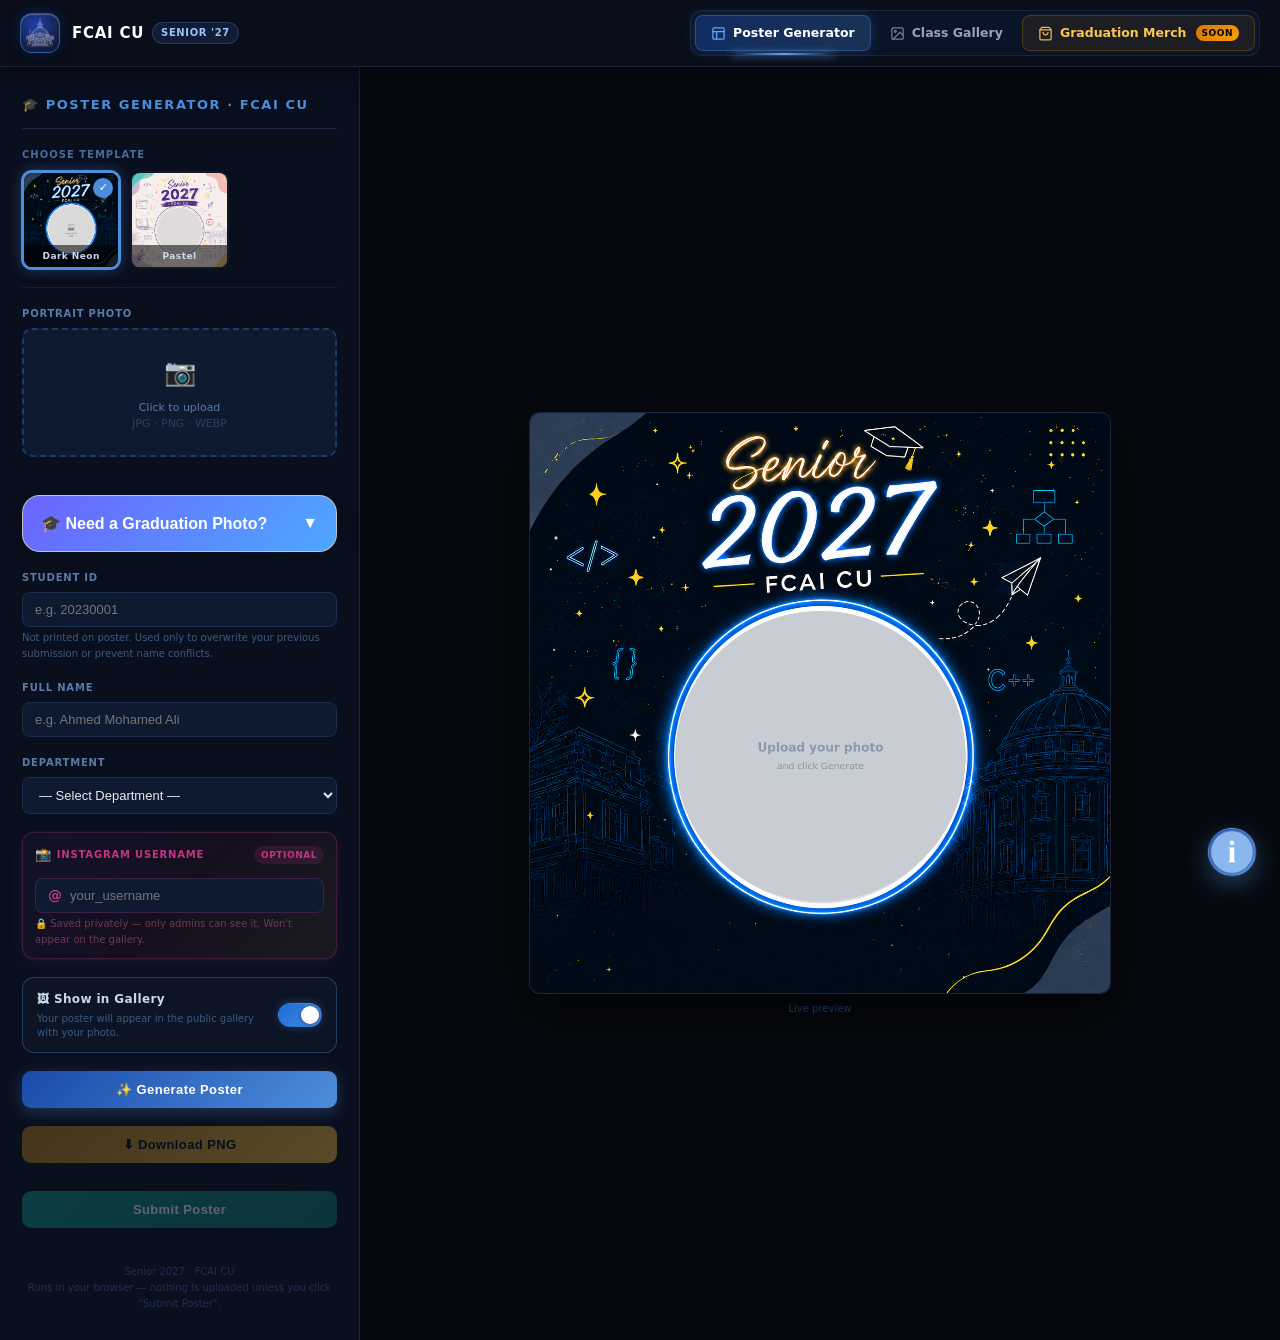
==== commit 7bf22bff: "feat(nav & survey): add responsive mobile menu, unified design system, and smart coming-soon environ" ====
--- a/index.html
+++ b/index.html
@@ -9,17 +9,56 @@
 </head>
 <body>
 
-<!-- ★ Gallery Top Banner ★ -->
-<div class="gallery-top-banner">
-  <span class="gallery-banner-text">🎓 Senior 2027 Posters are live!</span>
-  <a href="gallery.html" class="gallery-banner-btn">
-    🖼 View Gallery
-    <svg width="14" height="14" viewBox="0 0 24 24" fill="none" stroke="currentColor"
-         stroke-width="2.5" stroke-linecap="round" stroke-linejoin="round">
-      <path d="M5 12h14M12 5l7 7-7 7"/>
-    </svg>
-  </a>
-</div>
+<!-- ══ Modern Navigation Bar ════════════════════════════════════ -->
+<header class="site-header">
+  <div class="header-container">
+
+    <!-- Brand -->
+    <a href="index.html" class="nav-brand">
+      <div class="brand-icon">
+        <img src="assets/icons/seniors_light.png" alt="FCAI CU Senior '27" class="brand-img" />
+      </div>
+      <div class="brand-text">
+        <span class="brand-title">FCAI CU</span>
+        <span class="brand-badge">Senior '27</span>
+      </div>
+    </a>
+
+    <!-- Hamburger Menu Button (Mobile) -->
+    <button class="nav-toggle" id="navToggle" aria-label="Toggle Navigation Menu" aria-expanded="false">
+      <span class="hamburger-bar"></span>
+      <span class="hamburger-bar"></span>
+      <span class="hamburger-bar"></span>
+    </button>
+
+    <!-- Navigation Items -->
+    <nav class="nav-links" id="navLinks">
+      <a href="index.html" class="nav-item active">
+        <svg viewBox="0 0 24 24" fill="none" stroke="currentColor" stroke-width="2" stroke-linecap="round" stroke-linejoin="round">
+          <rect x="3" y="3" width="18" height="18" rx="2"/><path d="M3 9h18M9 21V9"/>
+        </svg>
+        <span>Poster Generator</span>
+      </a>
+
+      <a href="gallery.html" class="nav-item">
+        <svg viewBox="0 0 24 24" fill="none" stroke="currentColor" stroke-width="2" stroke-linecap="round" stroke-linejoin="round">
+          <rect x="3" y="3" width="18" height="18" rx="2"/><circle cx="8.5" cy="8.5" r="1.5"/><polyline points="21 15 16 10 5 21"/>
+        </svg>
+        <span>Class Gallery</span>
+      </a>
+
+      <a href="survey.html" class="nav-item nav-merch">
+        <svg viewBox="0 0 24 24" fill="none" stroke="currentColor" stroke-width="2" stroke-linecap="round" stroke-linejoin="round">
+          <path d="M6 2L3 6v14a2 2 0 0 0 2 2h14a2 2 0 0 0 2-2V6l-3-4z"/><line x1="3" y1="6" x2="21" y2="6"/><path d="M16 10a4 4 0 0 1-8 0"/>
+        </svg>
+        <span>Graduation Merch</span>
+        <span class="item-badge">New</span>
+      </a>
+    </nav>
+
+  </div>
+</header>
+<div class="nav-backdrop" id="navBackdrop"></div>
 
 <div class="app">
 
@@ -257,7 +296,7 @@
   <!-- Toast Notification Container -->
   <div id="toastContainer" class="toast-container"></div>
 
-<script src="scripts/main.js">
-</script>
+<script src="scripts/navbar.js"></script>
+<script src="scripts/main.js"></script>
 </body>
 </html>
--- a/styles/style.css
+++ b/styles/style.css
@@ -1,63 +1,8 @@
-* { margin: 0; padding: 0; box-sizing: border-box; }
-
-/* ── Gallery Top Banner ─────────────────────────────────── */
-.gallery-top-banner {
-  position: sticky;
-  top: 0;
-  z-index: 999;
-  width: 100%;
-  display: flex;
-  align-items: center;
-  justify-content: center;
-  gap: 16px;
-  padding: 11px 20px;
-  background: linear-gradient(90deg, #0f0720 0%, #1a0a3a 25%, #0d1a40 50%, #1a0a3a 75%, #0f0720 100%);
-  background-size: 200% 100%;
-  animation: banner-shimmer 4s linear infinite;
-  border-bottom: 1px solid rgba(109,40,217,0.4);
-  box-shadow: 0 2px 20px rgba(109,40,217,0.25), 0 0 40px rgba(77,142,219,0.1);
-  flex-wrap: wrap;
-}
-@keyframes banner-shimmer {
-  0%   { background-position: 200% 0; }
-  100% { background-position: -200% 0; }
-}
-.gallery-banner-text {
-  font-size: 13px;
-  font-weight: 600;
-  color: #c4b5fd;
-  letter-spacing: 0.04em;
-  white-space: nowrap;
-}
-.gallery-banner-btn {
-  display: inline-flex;
-  align-items: center;
-  gap: 7px;
-  padding: 7px 18px;
-  background: linear-gradient(135deg, #6d28d9, #4d8edb);
-  color: #fff;
-  text-decoration: none;
-  font-size: 13px;
-  font-weight: 700;
-  border-radius: 8px;
-  letter-spacing: 0.04em;
-  white-space: nowrap;
-  box-shadow: 0 0 0 2px rgba(109,40,217,0.4), 0 4px 16px rgba(109,40,217,0.4);
-  animation: btn-glow 2s ease-in-out infinite;
-  transition: transform 0.15s, box-shadow 0.15s;
-}
-.gallery-banner-btn:hover {
-  transform: translateY(-1px) scale(1.03);
-  box-shadow: 0 0 0 3px rgba(109,40,217,0.6), 0 6px 24px rgba(109,40,217,0.6);
-}
-@keyframes btn-glow {
-  0%, 100% { box-shadow: 0 0 0 2px rgba(109,40,217,0.4), 0 4px 16px rgba(109,40,217,0.35); }
-  50%       { box-shadow: 0 0 0 3px rgba(77,142,219,0.6), 0 4px 24px rgba(77,142,219,0.5); }
-}
-@media (max-width: 500px) {
-  .gallery-banner-text { font-size: 11px; }
-  .gallery-banner-btn  { font-size: 12px; padding: 6px 14px; }
-}
+/* ══════════════════════════════════════════════════════════════
+   style.css — Poster Generator Page Styles
+   FCAI CU Senior 2027
+   ══════════════════════════════════════════════════════════════ */
+@import 'common.css';
 
 
 body {
